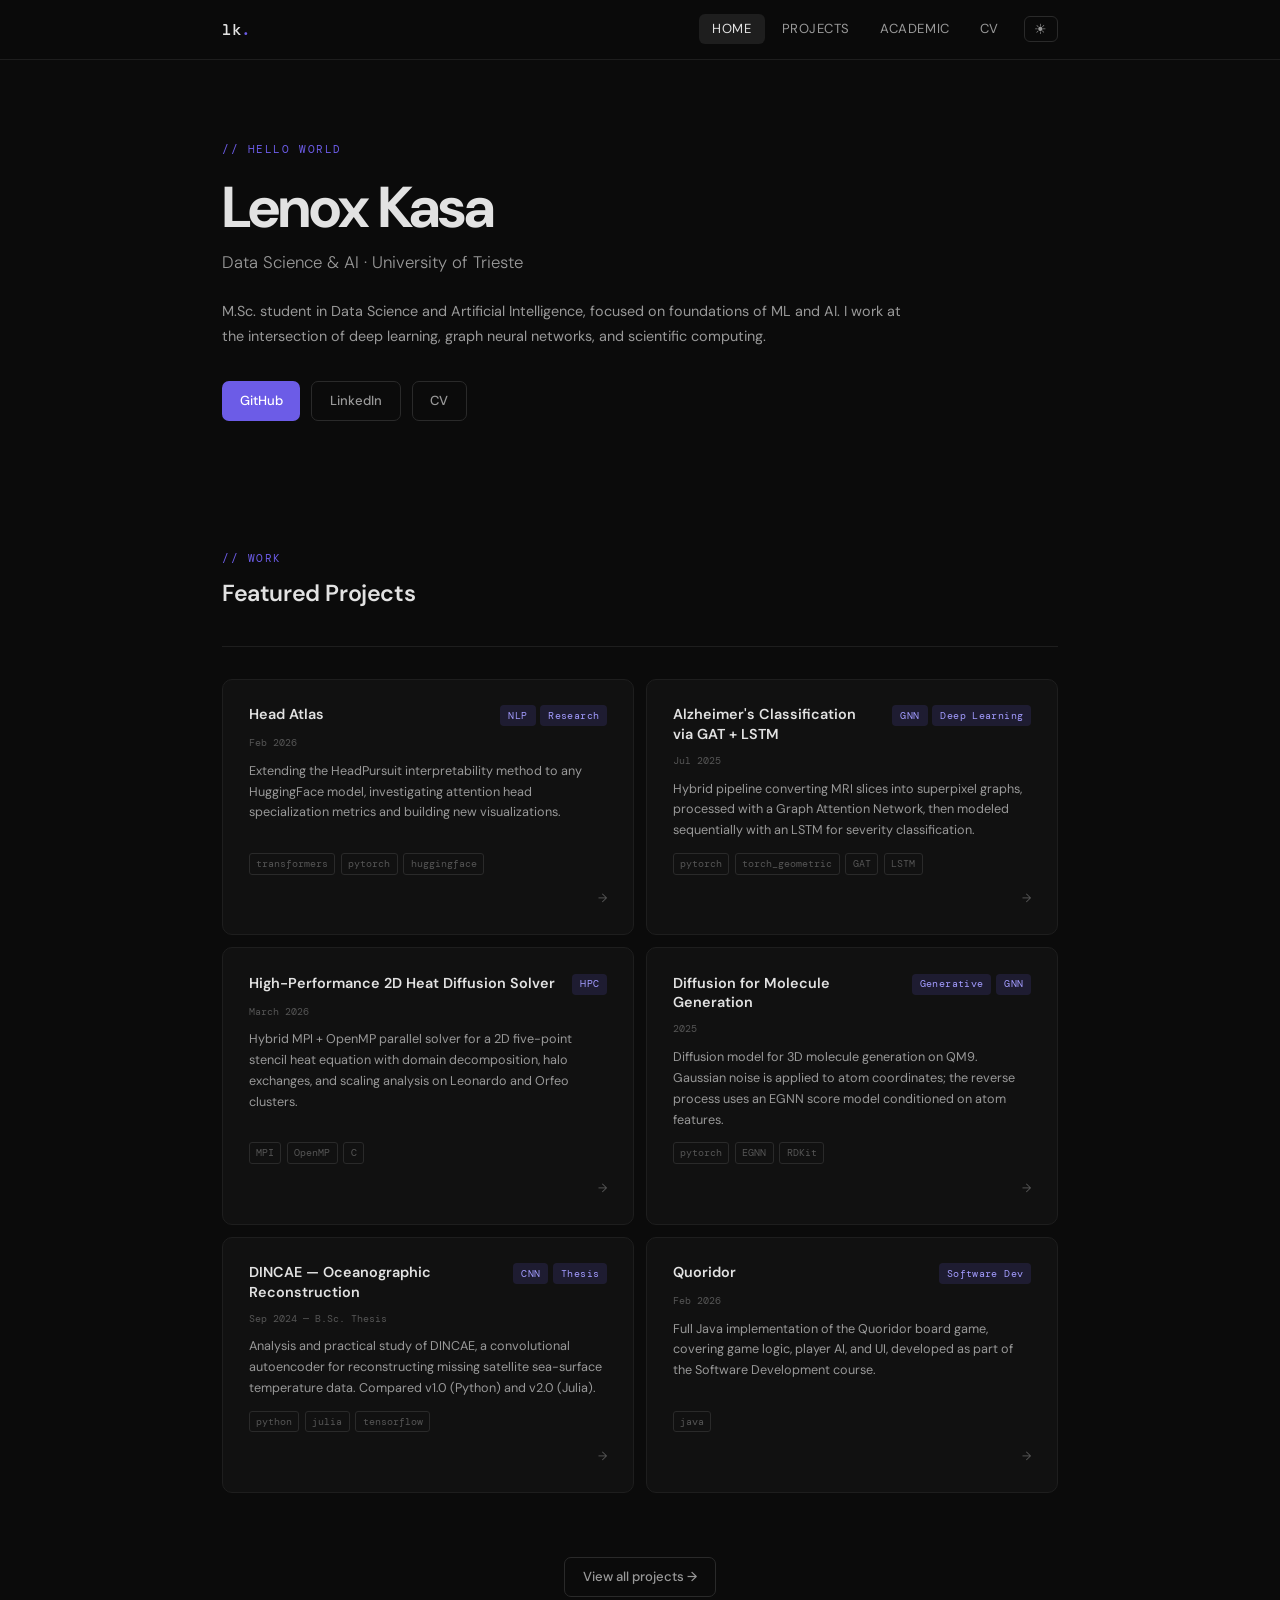
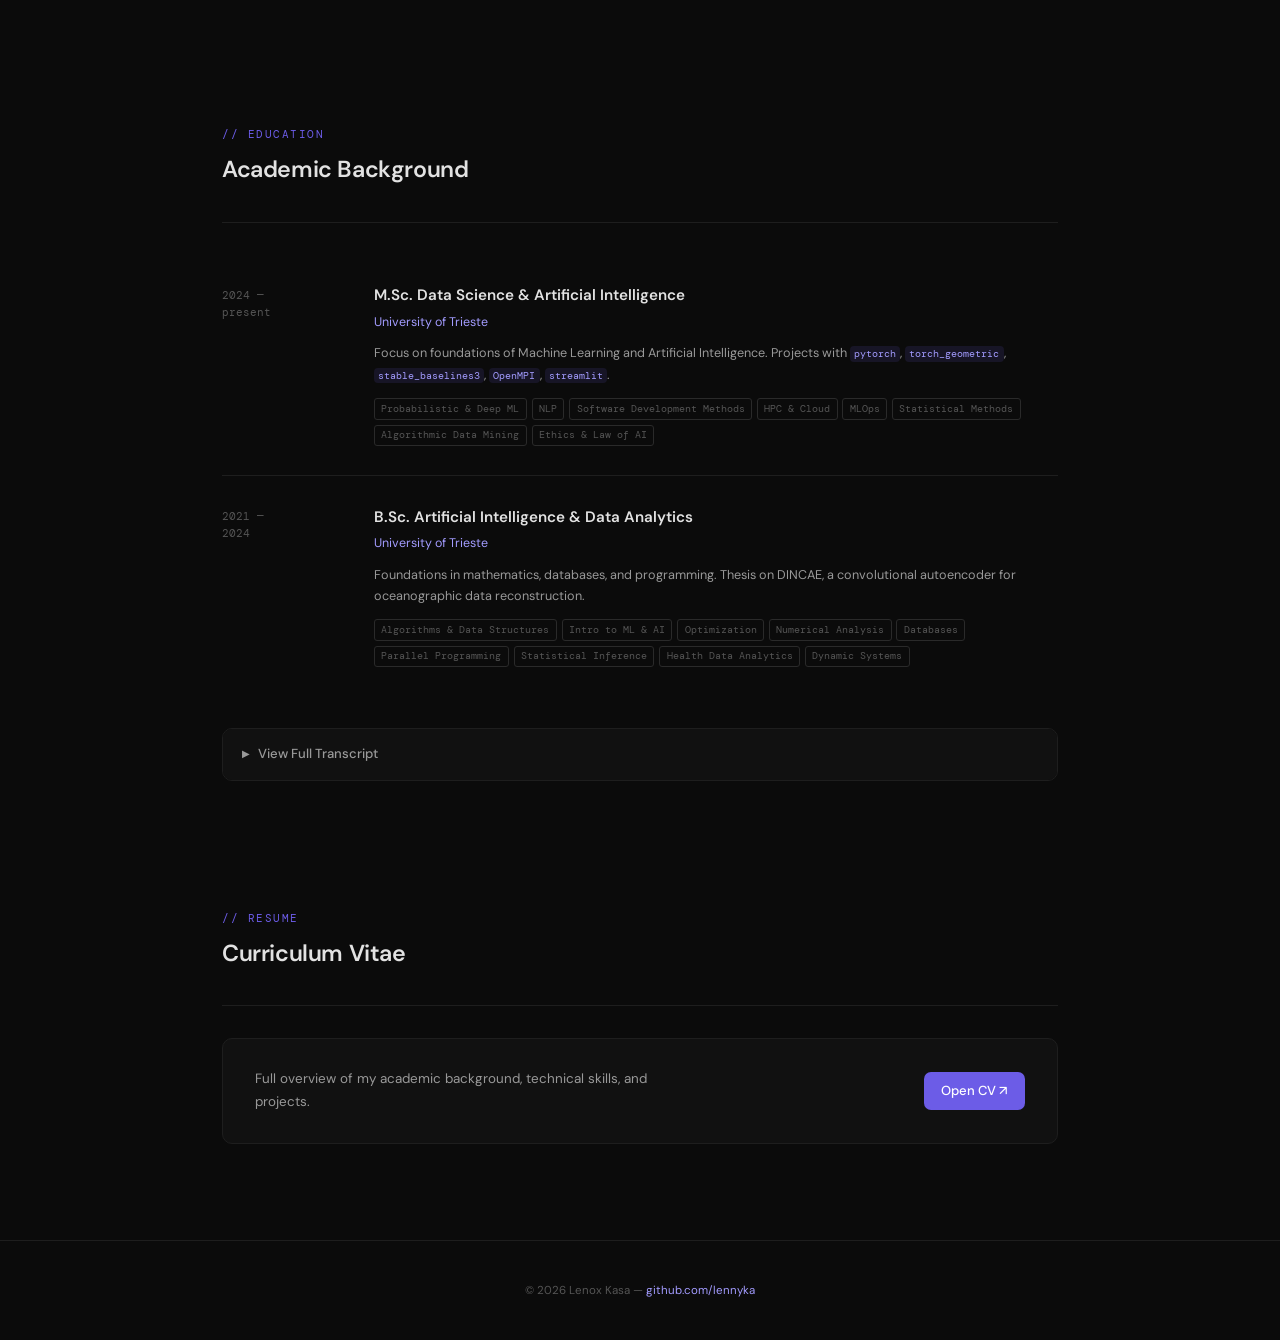
==== index.html @ 7d7c9af0 "responsive" ====
<!DOCTYPE html>
<html lang="en" data-theme="dark">
<head>
  <meta charset="UTF-8" />
  <meta name="viewport" content="width=device-width, initial-scale=1" />
  <title>Lenox Kasa</title>
  <link rel="stylesheet" href="style.css" />
</head>
<body>

<nav>
  <div class="nav-inner">
    <a href="index.html" class="nav-logo">lk<span>.</span></a>
    <ul class="nav-links">
      <li><a href="index.html" class="active">Home</a></li>
      <li><a href="projects/index.html">Projects</a></li>
      <li><a href="#academic">Academic</a></li>
      <li><a href="#cv">CV</a></li>
      <li><button class="theme-btn" onclick="toggleTheme()" title="Toggle theme">☀</button></li>
    </ul>
    <button class="nav-hamburger" id="hamburger" onclick="toggleMenu()" aria-label="Menu">
      <span></span><span></span><span></span>
    </button>
  </div>
</nav>

<div class="page">

  <!-- HERO -->
  <section class="hero">
    <p class="hero-tag">// hello world</p>
    <h1>Lenox Kasa</h1>
    <p class="hero-sub">Data Science &amp; AI &middot; University of Trieste</p>
    <p class="hero-desc">
      M.Sc. student in Data Science and Artificial Intelligence, focused on foundations of ML and AI.
      I work at the intersection of deep learning, graph neural networks, and scientific computing.
    </p>
    <div class="cta-links">
      <a href="https://github.com/lennyka" target="_blank" class="btn btn-primary">GitHub</a>
      <a href="https://www.linkedin.com/in/lenox-k/" target="_blank" class="btn btn-ghost">LinkedIn</a>
      <a href="#cv" class="btn btn-ghost">CV</a>
    </div>
  </section>

  <!-- FEATURED PROJECTS -->
  <section id="projects">
    <p class="section-eyebrow">// work</p>
    <h2 class="section-title">Featured Projects</h2>
    <hr class="section-divider" />

    <div class="projects-full-grid">

      <a href="projects/head-atlas.html" class="project-card-standalone">
        <div class="card-header">
          <h4>Head Atlas</h4>
          <div class="tag-row"><span class="tag">NLP</span><span class="tag">Research</span></div>
        </div>
        <p class="card-date">Feb 2026</p>
        <p class="card-desc">Extending the HeadPursuit interpretability method to any HuggingFace model, investigating attention head specialization metrics and building new visualizations.</p>
        <div class="chip-row">
          <span class="chip">transformers</span>
          <span class="chip">pytorch</span>
          <span class="chip">huggingface</span>
        </div>
        <span class="card-arrow">→</span>
      </a>

      <a href="projects/alzheimer.html" class="project-card-standalone">
        <div class="card-header">
          <h4>Alzheimer's Classification via GAT + LSTM</h4>
          <div class="tag-row"><span class="tag">GNN</span><span class="tag">Deep Learning</span></div>
        </div>
        <p class="card-date">Jul 2025</p>
        <p class="card-desc">Hybrid pipeline converting MRI slices into superpixel graphs, processed with a Graph Attention Network, then modeled sequentially with an LSTM for severity classification.</p>
        <div class="chip-row">
          <span class="chip">pytorch</span>
          <span class="chip">torch_geometric</span>
          <span class="chip">GAT</span>
          <span class="chip">LSTM</span>
        </div>
        <span class="card-arrow">→</span>
      </a>

      <a href="projects/hpc.html" class="project-card-standalone">
        <div class="card-header">
          <h4>High-Performance 2D Heat Diffusion Solver</h4>
          <div class="tag-row"><span class="tag">HPC</span></div>
        </div>
        <p class="card-date">March 2026</p>
        <p class="card-desc">Hybrid MPI + OpenMP parallel solver for a 2D five-point stencil heat equation with domain decomposition, halo exchanges, and scaling analysis on Leonardo and Orfeo clusters.</p>
        <div class="chip-row">
          <span class="chip">MPI</span>
          <span class="chip">OpenMP</span>
          <span class="chip">C</span>
        </div>
        <span class="card-arrow">→</span>
      </a>

      <a href="projects/diffusion.html" class="project-card-standalone">
        <div class="card-header">
          <h4>Diffusion for Molecule Generation</h4>
          <div class="tag-row"><span class="tag">Generative</span><span class="tag">GNN</span></div>
        </div>
        <p class="card-date">2025</p>
        <p class="card-desc">Diffusion model for 3D molecule generation on QM9. Gaussian noise is applied to atom coordinates; the reverse process uses an EGNN score model conditioned on atom features.</p>
        <div class="chip-row">
          <span class="chip">pytorch</span>
          <span class="chip">EGNN</span>
          <span class="chip">RDKit</span>
        </div>
        <span class="card-arrow">→</span>
      </a>

      <a href="projects/dincae.html" class="project-card-standalone">
        <div class="card-header">
          <h4>DINCAE — Oceanographic Reconstruction</h4>
          <div class="tag-row"><span class="tag">CNN</span><span class="tag">Thesis</span></div>
        </div>
        <p class="card-date">Sep 2024 &mdash; B.Sc. Thesis</p>
        <p class="card-desc">Analysis and practical study of DINCAE, a convolutional autoencoder for reconstructing missing satellite sea-surface temperature data. Compared v1.0 (Python) and v2.0 (Julia).</p>
        <div class="chip-row">
          <span class="chip">python</span>
          <span class="chip">julia</span>
          <span class="chip">tensorflow</span>
        </div>
        <span class="card-arrow">→</span>
      </a>

      <a href="projects/quoridor.html" class="project-card-standalone">
        <div class="card-header">
          <h4>Quoridor</h4>
          <div class="tag-row"><span class="tag">Software Dev</span></div>
        </div>
        <p class="card-date">Feb 2026</p>
        <p class="card-desc">Full Java implementation of the Quoridor board game, covering game logic, player AI, and UI, developed as part of the Software Development course.</p>
        <div class="chip-row">
          <span class="chip">java</span>
        </div>
        <span class="card-arrow">→</span>
      </a>

    </div>

    <div style="text-align:center;margin-top:1.8rem">
      <a href="projects/index.html" class="btn btn-ghost">View all projects →</a>
    </div>
  </section>

  <!-- ACADEMIC -->
  <section id="academic">
    <p class="section-eyebrow">// education</p>
    <h2 class="section-title">Academic Background</h2>
    <hr class="section-divider" />

    <div class="timeline">

      <div class="timeline-item">
        <div class="timeline-year">2024 &mdash;<br>present</div>
        <div class="timeline-content">
          <h3>M.Sc. Data Science &amp; Artificial Intelligence</h3>
          <p class="inst">University of Trieste</p>
          <p>Focus on foundations of Machine Learning and Artificial Intelligence. Projects with <code>pytorch</code>, <code>torch_geometric</code>, <code>stable_baselines3</code>, <code>OpenMPI</code>, <code>streamlit</code>.</p>
          <div class="course-chips">
            <span class="chip">Probabilistic &amp; Deep ML</span>
            <span class="chip">NLP</span>
            <span class="chip">Software Development Methods</span>
            <span class="chip">HPC &amp; Cloud</span>
            <span class="chip">MLOps</span>
            <span class="chip">Statistical Methods</span>
            <span class="chip">Algorithmic Data Mining</span>
            <span class="chip">Ethics &amp; Law of AI</span>
          </div>
        </div>
      </div>

      <div class="timeline-item">
        <div class="timeline-year">2021 &mdash;<br>2024</div>
        <div class="timeline-content">
          <h3>B.Sc. Artificial Intelligence &amp; Data Analytics</h3>
          <p class="inst">University of Trieste</p>
          <p>Foundations in mathematics, databases, and programming. Thesis on DINCAE, a convolutional autoencoder for oceanographic data reconstruction.</p>
          <div class="course-chips">
            <span class="chip">Algorithms &amp; Data Structures</span>
            <span class="chip">Intro to ML &amp; AI</span>
            <span class="chip">Optimization</span>
            <span class="chip">Numerical Analysis</span>
            <span class="chip">Databases</span>
            <span class="chip">Parallel Programming</span>
            <span class="chip">Statistical Inference</span>
            <span class="chip">Health Data Analytics</span>
            <span class="chip">Dynamic Systems</span>
          </div>
        </div>
      </div>

    </div>

    <details class="transcript-accordion">
      <summary>View Full Transcript</summary>
      <div class="transcript-grid">
        <div class="transcript-col">
          <h4>M.Sc. Courses</h4>
          <ul>
            <li>Natural Language Processing</li>
            <li>Probabilistic and Deep Machine Learning</li>
            <li>Software Development Methods</li>
            <li>High Performance and Cloud Computing</li>
            <li>Simulation Intelligence and Learning for Autonomous Systems</li>
            <li>Statistical Methods</li>
            <li>Machine Learning Operations</li>
            <li>Algorithmic Data Mining</li>
            <li>Ethics and Law of Data and Artificial Intelligence</li>
          </ul>
        </div>
        <div class="transcript-col">
          <h4>B.Sc. Courses</h4>
          <ul>
            <li>Statistical Physics and Information Theory</li>
            <li>Statistical Inference</li>
            <li>Optimization Algorithms</li>
            <li>Dynamic Systems</li>
            <li>Numerical Analysis</li>
            <li>Algorithms and Data Structures</li>
            <li>Statistical Models</li>
            <li>Intro to Machine Learning</li>
            <li>Intro to Artificial Intelligence</li>
            <li>Health Data Analytics</li>
            <li>Computability, Complexity &amp; Logic</li>
            <li>Methods and Mathematical Models for AI</li>
            <li>Databases and Data Analytics</li>
            <li>Advanced and Parallel Programming</li>
            <li>Programming and Computer Architectures</li>
            <li>Probability Theory</li>
            <li>Mathematical Analysis 1 &amp; 2</li>
            <li>Intro to Physics</li>
            <li>Geometry</li>
            <li>Ethical, Social and Legal Aspects of AI</li>
          </ul>
        </div>
      </div>
    </details>

  </section>

  <!-- CV -->
  <section id="cv">
    <p class="section-eyebrow">// resume</p>
    <h2 class="section-title">Curriculum Vitae</h2>
    <hr class="section-divider" />
    <div class="cv-block">
      <p>Full overview of my academic background, technical skills, and projects.</p>
      <a href="cv.pdf" target="_blank" rel="noopener" class="btn btn-primary">Open CV ↗</a>
    </div>
  </section>

</div>

<footer>
  <p>&copy; 2026 Lenox Kasa &mdash; <a href="https://github.com/lennyka">github.com/lennyka</a></p>
</footer>

<script>
  // Theme
  function toggleTheme() {
    const html = document.documentElement;
    const next = html.getAttribute('data-theme') === 'dark' ? 'light' : 'dark';
    html.setAttribute('data-theme', next);
    const icon = next === 'dark' ? '☀' : '☾';
    document.querySelectorAll('.theme-btn').forEach(b => b.textContent = icon);
    localStorage.setItem('theme', next);
  }
  // Hamburger
  function toggleMenu() {
    const links = document.querySelector('.nav-links');
    const btn = document.getElementById('hamburger');
    links.classList.toggle('open');
    btn.classList.toggle('open');
  }
  // Close menu when a link is clicked
  document.addEventListener('DOMContentLoaded', () => {
    document.querySelectorAll('.nav-links a').forEach(a => {
      a.addEventListener('click', () => {
        document.querySelector('.nav-links').classList.remove('open');
        document.getElementById('hamburger').classList.remove('open');
      });
    });
    // Restore theme
    const saved = localStorage.getItem('theme');
    if (saved) {
      document.documentElement.setAttribute('data-theme', saved);
      const icon = saved === 'dark' ? '☀' : '☾';
      document.querySelectorAll('.theme-btn').forEach(b => b.textContent = icon);
    }
  });
</script>
</body>
</html>
---- style.css ----
/* ============================================================
   LENOX KASA — style.css
   ============================================================ */

/* ---------- FONTS ---------- */
@import url('https://fonts.googleapis.com/css2?family=DM+Sans:wght@300;400;500;600;700&family=DM+Mono:wght@400;500&display=swap');

/* ---------- RESET ---------- */
*, *::before, *::after { box-sizing: border-box; margin: 0; padding: 0; }
html { scroll-behavior: smooth; }

/* ---------- THEME VARIABLES ---------- */
:root {
  --bg:       #0b0b0b;
  --bg2:      #111111;
  --bg3:      #181818;
  --border:   #1e1e1e;
  --border2:  #2a2a2a;
  --text:     #e2e2e2;
  --text2:    #999;
  --text3:    #555;
  --accent:   #6c5ce7;
  --accent2:  #a29bfe;
  --accent3:  #74b9ff;
  --sans: 'DM Sans', sans-serif;
  --mono: 'DM Mono', monospace;
  --radius: 10px;
  --nav-h: 60px;
}

[data-theme="light"] {
  --bg:       #f5f5f3;
  --bg2:      #ffffff;
  --bg3:      #eeeeec;
  --border:   #e0e0de;
  --border2:  #ccccca;
  --text:     #111111;
  --text2:    #555555;
  --text3:    #999999;
  --accent:   #5b4bd8;
  --accent2:  #7c6af5;
  --accent3:  #2d6fe8;
}

/* ---------- BASE ---------- */
body {
  background: var(--bg);
  color: var(--text);
  font-family: var(--sans);
  font-size: 15px;
  line-height: 1.7;
  transition: background 0.3s, color 0.3s;
}
a { color: inherit; text-decoration: none; }
code {
  font-family: var(--mono);
  font-size: 0.82em;
  color: var(--accent2);
  background: color-mix(in srgb, var(--accent) 12%, transparent);
  padding: 0.1em 0.4em;
  border-radius: 4px;
}

/* ---------- NAV ---------- */
nav {
  position: fixed; top: 0; left: 0; right: 0; z-index: 200;
  height: var(--nav-h);
  display: flex; align-items: center;
  background: color-mix(in srgb, var(--bg) 85%, transparent);
  backdrop-filter: blur(18px);
  border-bottom: 1px solid var(--border);
}
.nav-inner {
  max-width: 900px;
  margin: 0 auto;
  width: 100%;
  padding: 0 2rem;
  display: flex;
  align-items: center;
  justify-content: space-between;
}
.nav-logo {
  font-family: var(--mono);
  font-size: 1rem;
  font-weight: 500;
  color: var(--text);
  letter-spacing: -0.3px;
}
.nav-logo span { color: var(--accent); }
.nav-links {
  display: flex;
  align-items: center;
  gap: 0.2rem;
  list-style: none;
}
.nav-links a {
  color: var(--text2);
  font-size: 0.82rem;
  letter-spacing: 0.04em;
  text-transform: uppercase;
  padding: 0.4rem 0.85rem;
  border-radius: 6px;
  transition: color 0.2s, background 0.2s;
}
.nav-links a:hover, .nav-links a.active {
  color: var(--text);
  background: var(--border);
}

/* Theme toggle button */
.theme-btn {
  background: none;
  border: 1px solid var(--border2);
  border-radius: 6px;
  color: var(--text2);
  cursor: pointer;
  font-size: 0.9rem;
  padding: 0.3rem 0.6rem;
  margin-left: 0.5rem;
  transition: color 0.2s, border-color 0.2s, background 0.2s;
  line-height: 1;
}
.theme-btn:hover { color: var(--text); border-color: var(--border2); background: var(--border); }

/* Hamburger button — hidden on desktop */
.nav-hamburger {
  display: none;
  flex-direction: column;
  justify-content: center;
  gap: 5px;
  background: none;
  border: none;
  cursor: pointer;
  padding: 0.3rem;
  margin-left: 0.5rem;
  z-index: 210;
}
.nav-hamburger span {
  display: block;
  width: 22px;
  height: 2px;
  background: var(--text2);
  border-radius: 2px;
  transition: transform 0.25s, opacity 0.25s, background 0.2s;
  transform-origin: center;
}
.nav-hamburger:hover span { background: var(--text); }

/* Animated X state */
.nav-hamburger.open span:nth-child(1) { transform: translateY(7px) rotate(45deg); }
.nav-hamburger.open span:nth-child(2) { opacity: 0; transform: scaleX(0); }
.nav-hamburger.open span:nth-child(3) { transform: translateY(-7px) rotate(-45deg); }

/* ---------- PAGE WRAPPER ---------- */
.page {
  max-width: 900px;
  margin: 0 auto;
  padding: 0 2rem;
}

/* ---------- SECTIONS ---------- */
section {
  padding: 5rem 0 3rem;
}
section:first-of-type { padding-top: calc(var(--nav-h) + 5rem); }

.section-eyebrow {
  font-family: var(--mono);
  font-size: 0.68rem;
  color: var(--accent);
  letter-spacing: 0.14em;
  text-transform: uppercase;
  margin-bottom: 0.4rem;
}
h2.section-title {
  font-size: 1.45rem;
  font-weight: 600;
  letter-spacing: -0.4px;
  margin-bottom: 2rem;
}
.section-divider {
  border: none;
  border-top: 1px solid var(--border);
  margin: 0 0 2rem;
}

/* ---------- HERO ---------- */
.hero-tag {
  font-family: var(--mono);
  font-size: 0.7rem;
  color: var(--accent);
  letter-spacing: 0.14em;
  text-transform: uppercase;
  margin-bottom: 1.2rem;
}
.hero h1 {
  font-size: clamp(2.4rem, 5vw, 3.6rem);
  font-weight: 700;
  letter-spacing: -2px;
  line-height: 1.04;
  margin-bottom: 0.6rem;
}
.hero-sub {
  font-size: 1.05rem;
  color: var(--text2);
  font-weight: 300;
  margin-bottom: 1.4rem;
}
.hero-desc {
  color: var(--text2);
  max-width: 700px;
  font-size: 0.9rem;
  margin-bottom: 2rem;
  line-height: 1.75;
}
.cta-links { display: flex; gap: 0.7rem; flex-wrap: wrap; }
.btn {
  display: inline-flex; align-items: center; gap: 0.4rem;
  padding: 0.5rem 1.1rem;
  border-radius: 7px;
  font-family: var(--sans);
  font-size: 0.82rem;
  font-weight: 500;
  cursor: pointer;
  transition: all 0.2s;
  border: none;
}
.btn-primary { background: var(--accent); color: #fff; }
.btn-primary:hover { background: var(--accent2); transform: translateY(-1px); }
.btn-ghost { border: 1px solid var(--border2); color: var(--text2); background: none; }
.btn-ghost:hover { border-color: var(--accent); color: var(--text); background: color-mix(in srgb, var(--accent) 8%, transparent); }

/* ---------- PROJECT GRID (home featured) ---------- */
.project-grid {
  display: grid;
  grid-template-columns: repeat(auto-fill, minmax(380px, 1fr));
  gap: 1px;
  background: var(--border);
  border: 1px solid var(--border);
  border-radius: var(--radius);
  overflow: hidden;
}

/* ---------- PROJECT CARD ---------- */
.project-card {
  background: var(--bg2);
  padding: 1.6rem;
  display: flex;
  flex-direction: column;
  gap: 0.55rem;
  cursor: pointer;
  transition: background 0.2s, transform 0.2s;
  position: relative;
  text-decoration: none;
  color: inherit;
}
.project-card::after {
  content: '';
  position: absolute;
  inset: 0;
  border-radius: 0;
  box-shadow: inset 0 0 0 1px var(--accent);
  opacity: 0;
  transition: opacity 0.2s;
  pointer-events: none;
}
.project-card:hover { background: var(--bg3); transform: translateY(-2px); z-index: 1; }
.project-card:hover::after { opacity: 1; }

.card-header { display: flex; justify-content: space-between; align-items: flex-start; gap: 1rem; }
.card-header h4 { font-size: 0.9rem; font-weight: 600; line-height: 1.35; color: var(--text); }
.tag-row { display: flex; gap: 0.3rem; flex-wrap: wrap; flex-shrink: 0; }
.tag {
  font-family: var(--mono);
  font-size: 0.6rem;
  padding: 0.15rem 0.5rem;
  border-radius: 4px;
  background: color-mix(in srgb, var(--accent) 15%, transparent);
  color: var(--accent2);
  letter-spacing: 0.04em;
  white-space: nowrap;
}
.card-date { font-family: var(--mono); font-size: 0.62rem; color: var(--text3); }
.card-desc { font-size: 0.79rem; color: var(--text2); line-height: 1.65; flex: 1; }
.chip-row { display: flex; gap: 0.35rem; flex-wrap: wrap; margin-top: 0.2rem; }
.chip {
  font-family: var(--mono);
  font-size: 0.6rem;
  padding: 0.1rem 0.4rem;
  border-radius: 3px;
  border: 1px solid var(--border2);
  color: var(--text3);
}
.card-arrow {
  font-size: 0.75rem;
  color: var(--text3);
  transition: color 0.2s, transform 0.2s;
  align-self: flex-end;
  margin-top: 0.3rem;
}
.project-card:hover .card-arrow { color: var(--accent2); transform: translateX(3px); }

/* ---------- TIMELINE (academic) ---------- */
.timeline { display: flex; flex-direction: column; }
.timeline-item {
  display: grid;
  grid-template-columns: 120px 1fr;
  gap: 2rem;
  padding: 1.8rem 0;
  border-bottom: 1px solid var(--border);
}
.timeline-item:last-child { border-bottom: none; }
.timeline-year {
  font-family: var(--mono);
  font-size: 0.68rem;
  color: var(--text3);
  line-height: 1.6;
  padding-top: 0.2rem;
}
.timeline-content h3 { font-size: 0.95rem; font-weight: 600; margin-bottom: 0.15rem; }
.timeline-content .inst { font-size: 0.78rem; color: var(--accent2); margin-bottom: 0.6rem; }
.timeline-content p { font-size: 0.79rem; color: var(--text2); }
.course-chips { display: flex; flex-wrap: wrap; gap: 0.3rem; margin-top: 0.8rem; }

/* ---------- TRANSCRIPT ACCORDION ---------- */
.transcript-accordion {
  margin-top: 2rem;
  border: 1px solid var(--border);
  border-radius: var(--radius);
  overflow: hidden;
}
.transcript-accordion summary {
  padding: 0.9rem 1.2rem;
  font-size: 0.82rem;
  font-weight: 500;
  color: var(--text2);
  cursor: pointer;
  list-style: none;
  display: flex;
  align-items: center;
  gap: 0.5rem;
  background: var(--bg2);
  transition: background 0.2s, color 0.2s;
}
.transcript-accordion summary:hover { background: var(--bg3); color: var(--text); }
.transcript-accordion summary::before { content: '▶'; font-size: 0.6rem; transition: transform 0.2s; }
.transcript-accordion[open] summary::before { transform: rotate(90deg); }
.transcript-grid {
  display: grid;
  grid-template-columns: 1fr 1fr;
  gap: 0;
  background: var(--border);
}
.transcript-col {
  background: var(--bg2);
  padding: 1.4rem 1.4rem 1.6rem;
}
.transcript-col h4 {
  font-size: 0.72rem;
  font-weight: 600;
  letter-spacing: 0.08em;
  text-transform: uppercase;
  color: var(--text3);
  margin-bottom: 0.8rem;
}
.transcript-col ul { list-style: none; }
.transcript-col li {
  font-size: 0.78rem;
  color: var(--text2);
  padding: 0.45rem 0;
  border-bottom: 1px dashed var(--border);
}
.transcript-col li:last-child { border-bottom: none; }

/* ---------- CV BLOCK ---------- */
.cv-block {
  border: 1px solid var(--border);
  border-radius: var(--radius);
  padding: 1.8rem 2rem;
  display: flex;
  justify-content: space-between;
  align-items: center;
  gap: 1.5rem;
  flex-wrap: wrap;
  background: var(--bg2);
}
.cv-block p { font-size: 0.84rem; color: var(--text2); max-width: 420px; }

/* ---------- FOOTER ---------- */
footer {
  text-align: center;
  padding: 2.5rem 2rem;
  font-size: 0.72rem;
  color: var(--text3);
  border-top: 1px solid var(--border);
  margin-top: 3rem;
}
footer a { color: var(--accent2); transition: color 0.2s; }
footer a:hover { color: var(--accent); }

/* ---------- PROJECTS PAGE ---------- */
.projects-header { padding: calc(var(--nav-h) + 3.5rem) 0 2rem; }
.projects-header h1 { font-size: 2rem; font-weight: 700; letter-spacing: -1px; margin-bottom: 0.5rem; }
.projects-header p { font-size: 0.88rem; color: var(--text2); }

.filter-bar {
  display: flex;
  gap: 0.4rem;
  flex-wrap: wrap;
  margin-bottom: 2rem;
}
.filter-btn {
  font-family: var(--mono);
  font-size: 0.68rem;
  padding: 0.3rem 0.8rem;
  border-radius: 20px;
  border: 1px solid var(--border2);
  background: none;
  color: var(--text2);
  cursor: pointer;
  transition: all 0.2s;
  letter-spacing: 0.04em;
}
.filter-btn:hover, .filter-btn.active {
  background: var(--accent);
  color: #fff;
  border-color: var(--accent);
}

.projects-full-grid {
  display: grid;
  grid-template-columns: repeat(auto-fill, minmax(360px, 1fr));
  gap: 12px;
  margin-bottom: 4rem;
}
/* standalone card (not in border-grid) */
.project-card-standalone {
  background: var(--bg2);
  border: 1px solid var(--border);
  border-radius: var(--radius);
  padding: 1.6rem;
  display: flex;
  flex-direction: column;
  gap: 0.55rem;
  cursor: pointer;
  text-decoration: none;
  color: inherit;
  transition: background 0.2s, transform 0.2s, border-color 0.2s, box-shadow 0.2s;
}
.project-card-standalone:hover {
  background: var(--bg3);
  border-color: var(--accent);
  transform: translateY(-3px);
  box-shadow: 0 8px 32px color-mix(in srgb, var(--accent) 12%, transparent);
}
.project-card-standalone:hover .card-arrow { color: var(--accent2); transform: translateX(3px); }

/* ---------- PROJECT DETAIL PAGE ---------- */
.project-detail { padding: calc(var(--nav-h) + 3rem) 0 5rem; }
.project-detail .back-link {
  font-family: var(--mono);
  font-size: 0.72rem;
  color: var(--text3);
  display: inline-flex;
  align-items: center;
  gap: 0.4rem;
  margin-bottom: 2.5rem;
  transition: color 0.2s;
}
.project-detail .back-link:hover { color: var(--text); }
.project-detail h1 { font-size: clamp(1.6rem, 3.5vw, 2.4rem); font-weight: 700; letter-spacing: -1px; margin-bottom: 0.8rem; line-height: 1.2; }
.project-meta {
  display: flex;
  flex-wrap: wrap;
  gap: 0.8rem;
  align-items: center;
  margin-bottom: 2.5rem;
  padding-bottom: 2rem;
  border-bottom: 1px solid var(--border);
}
.project-meta .tag { font-size: 0.7rem; }
.project-meta .chip { font-size: 0.68rem; }
.meta-date { font-family: var(--mono); font-size: 0.68rem; color: var(--text3); }

.project-body { max-width: 680px; }
.project-body h2 {
  font-size: 1.05rem;
  font-weight: 600;
  margin: 2rem 0 0.8rem;
  color: var(--text);
}
.project-body h2:first-child { margin-top: 0; }
.project-body p {
  font-size: 0.875rem;
  color: var(--text2);
  line-height: 1.8;
  margin-bottom: 1rem;
}
.project-body ul {
  margin: 0.5rem 0 1rem 1.2rem;
}
.project-body ul li {
  font-size: 0.875rem;
  color: var(--text2);
  line-height: 1.75;
  margin-bottom: 0.3rem;
}
.project-body strong { color: var(--text); font-weight: 600; }

.project-sidebar {
  position: sticky;
  top: calc(var(--nav-h) + 2rem);
  align-self: flex-start;
  background: var(--bg2);
  border: 1px solid var(--border);
  border-radius: var(--radius);
  padding: 1.4rem;
}
.project-sidebar h3 {
  font-family: var(--mono);
  font-size: 0.65rem;
  text-transform: uppercase;
  letter-spacing: 0.1em;
  color: var(--text3);
  margin-bottom: 0.8rem;
}
.project-sidebar ul { list-style: none; }
.project-sidebar ul li {
  font-size: 0.78rem;
  color: var(--text2);
  padding: 0.3rem 0;
  border-bottom: 1px solid var(--border);
  display: flex;
  justify-content: space-between;
}
.project-sidebar ul li:last-child { border-bottom: none; }
.project-sidebar ul li span:first-child { color: var(--text3); }

.detail-layout {
  display: grid;
  grid-template-columns: 1fr 280px;
  gap: 3rem;
  align-items: start;
}

/* ---------- RESPONSIVE ---------- */
@media (max-width: 680px) {
  /* --- Layout --- */
  .timeline-item { grid-template-columns: 1fr; gap: 0.3rem; }
  .project-grid, .projects-full-grid { grid-template-columns: 1fr; }
  .transcript-grid { grid-template-columns: 1fr; }
  .detail-layout { grid-template-columns: 1fr; }
  .nav-inner { padding: 0 1rem; }
  .project-sidebar { position: static; }
  section { padding: 3.5rem 0 2rem; }
  section:first-of-type { padding-top: calc(var(--nav-h) + 3rem); }

  /* --- Responsive Nav --- */
  .nav-hamburger { display: flex; }

  /* Nav slides down from top when open */
  .nav-links {
    position: fixed;
    top: var(--nav-h);
    left: 0; right: 0;
    flex-direction: column;
    align-items: stretch;
    gap: 0;
    background: var(--bg2);
    border-bottom: 1px solid var(--border);
    padding: 0.5rem 1rem 1rem;
    /* hidden by default */
    transform: translateY(-110%);
    opacity: 0;
    pointer-events: none;
    transition: transform 0.28s cubic-bezier(0.4,0,0.2,1), opacity 0.28s;
    z-index: 190;
  }
  .nav-links.open {
    transform: translateY(0);
    opacity: 1;
    pointer-events: auto;
  }
  .nav-links li { width: 100%; }
  .nav-links a {
    display: block;
    padding: 0.7rem 0.6rem;
    font-size: 0.88rem;
    border-radius: 6px;
  }
  /* Theme button sits inside the mobile menu */
  .nav-links .theme-btn {
    width: 100%;
    text-align: left;
    margin: 0.3rem 0 0;
    padding: 0.7rem 0.6rem;
    border-radius: 6px;
    font-size: 0.88rem;
  }
}
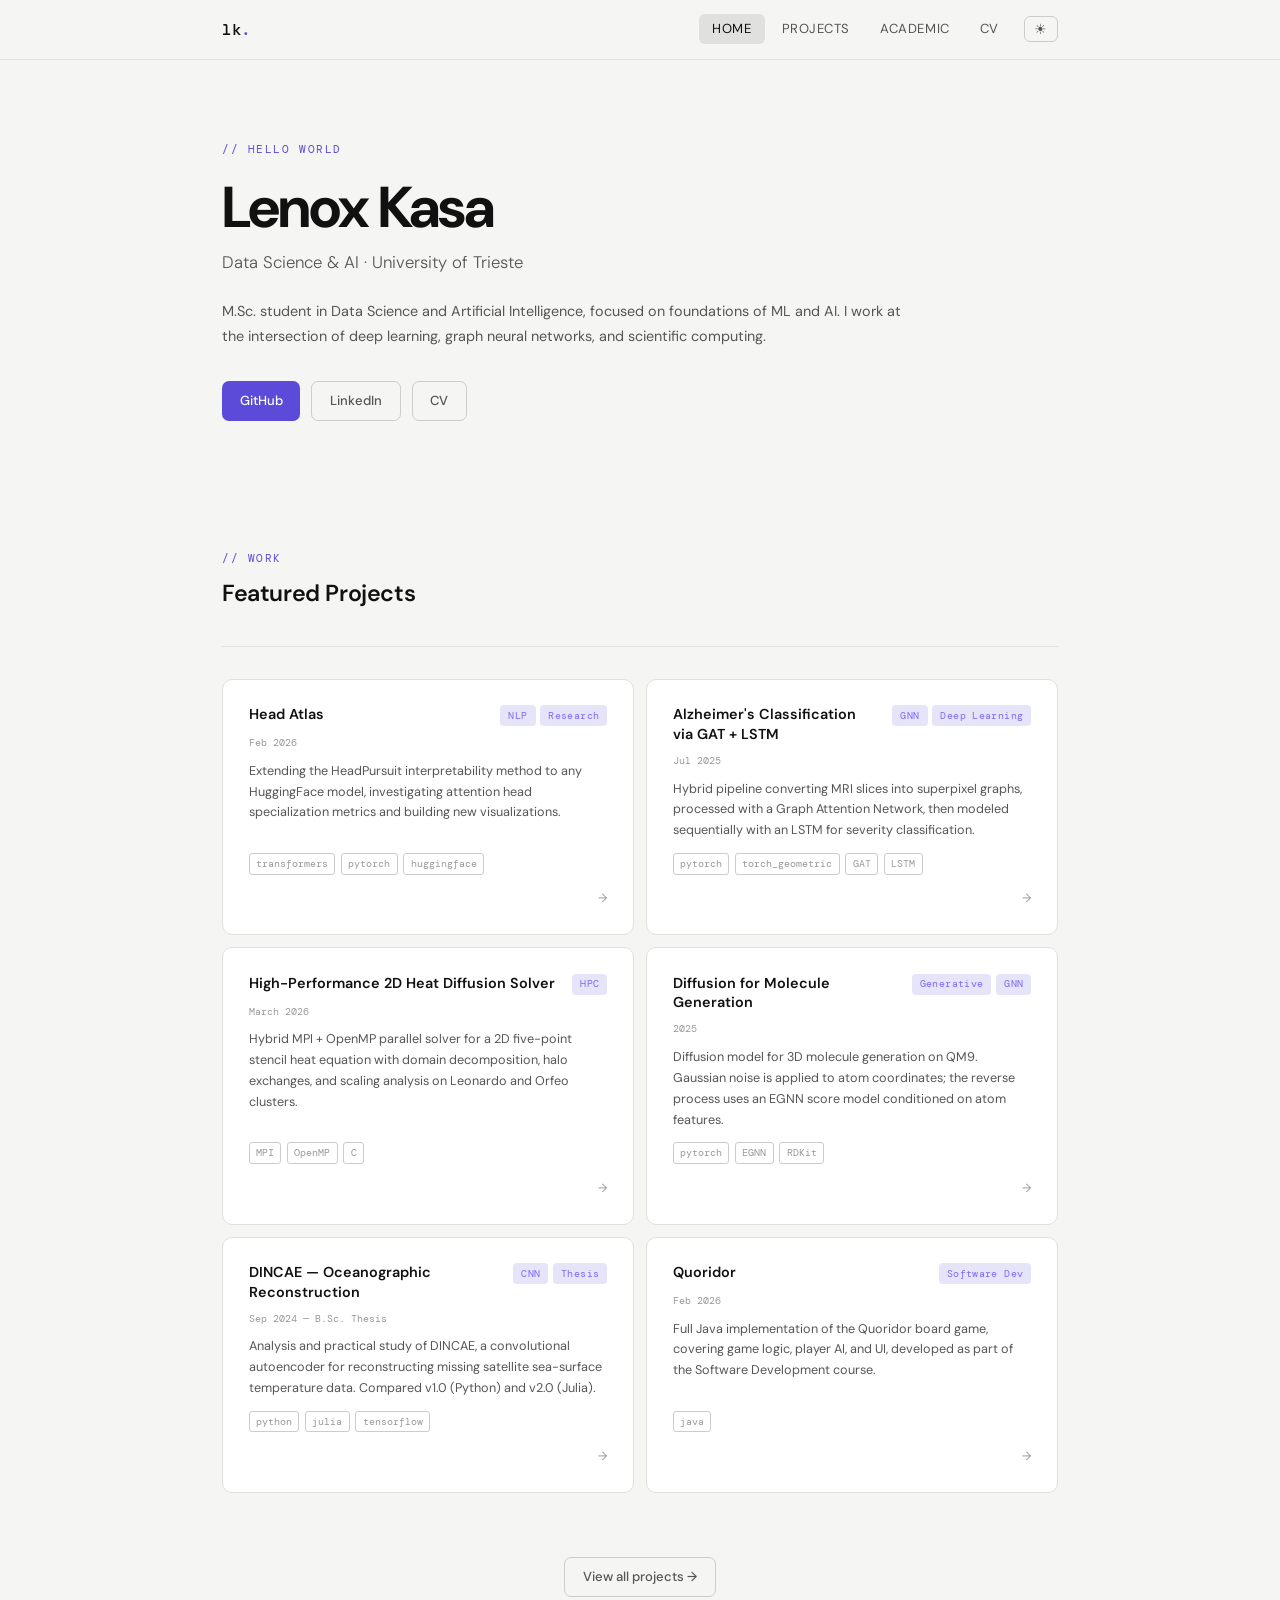
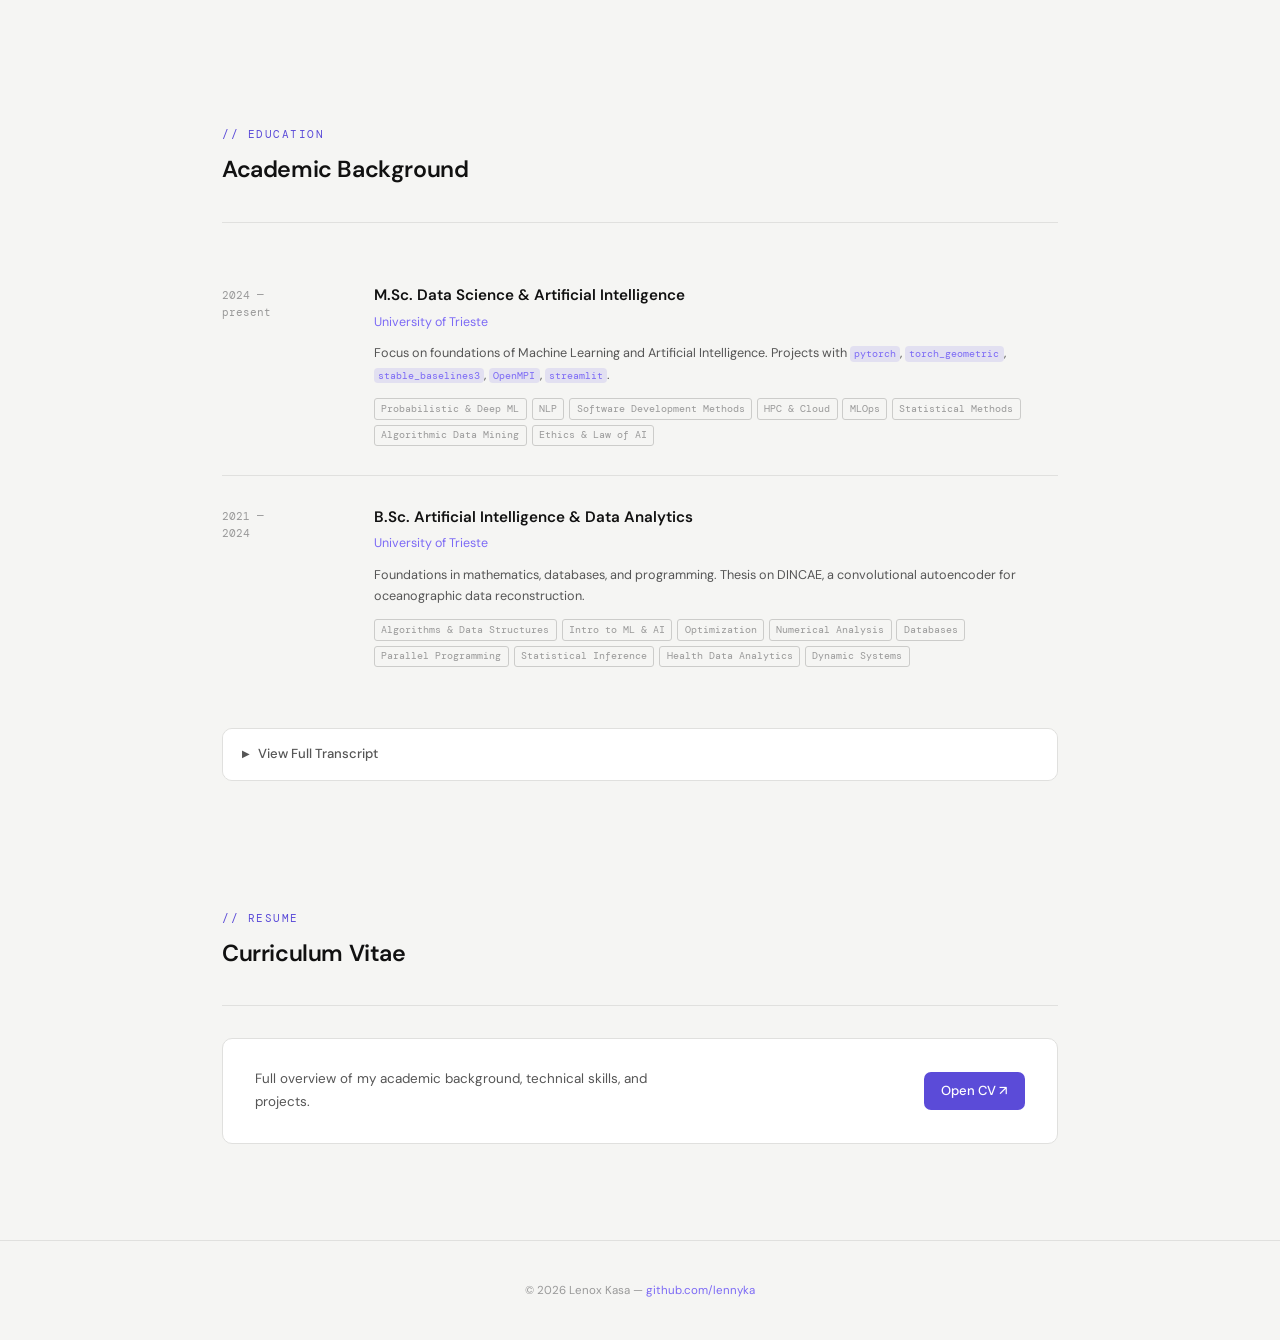
==== commit 7d23844f: "some changes" ====
--- a/index.html
+++ b/index.html
@@ -249,7 +249,7 @@
     <hr class="section-divider" />
     <div class="cv-block">
       <p>Full overview of my academic background, technical skills, and projects.</p>
-      <a href="cv.pdf" target="_blank" rel="noopener" class="btn btn-primary">Open CV ↗</a>
+      <a href="cv/cv.pdf" target="_blank" rel="noopener" class="btn btn-primary">Open CV ↗</a>
     </div>
   </section>
 
@@ -266,7 +266,7 @@
     const next = html.getAttribute('data-theme') === 'dark' ? 'light' : 'dark';
     html.setAttribute('data-theme', next);
     const icon = next === 'dark' ? '☀' : '☾';
-    document.querySelectorAll('.theme-btn').forEach(b => b.textContent = icon);
+    document.querySelectorAll('.theme-btn, .theme-fab').forEach(b => b.textContent = icon);
     localStorage.setItem('theme', next);
   }
   // Hamburger
@@ -286,12 +286,15 @@
     });
     // Restore theme
     const saved = localStorage.getItem('theme');
-    if (saved) {
-      document.documentElement.setAttribute('data-theme', saved);
-      const icon = saved === 'dark' ? '☀' : '☾';
-      document.querySelectorAll('.theme-btn').forEach(b => b.textContent = icon);
-    }
+    const theme = saved || (window.matchMedia('(prefers-color-scheme: dark)').matches ? 'dark' : 'light');
+    document.documentElement.setAttribute('data-theme', theme);
+    document.addEventListener('DOMContentLoaded', () => {
+      const icon = theme === 'dark' ? '☀' : '☾';
+      document.querySelectorAll('.theme-btn, .theme-fab').forEach(b => b.textContent = icon);
+    });
   });
 </script>
+
+<button class="theme-fab" id="theme-fab" onclick="toggleTheme()" aria-label="Toggle theme">☀</button>
 </body>
-</html>
+</html>
--- a/style.css
+++ b/style.css
@@ -92,6 +92,15 @@
   align-items: center;
   gap: 0.2rem;
   list-style: none;
+  /* Explicit desktop resets so mobile overrides don't leak up */
+  position: static;
+  transform: none;
+  opacity: 1;
+  pointer-events: auto;
+  background: none;
+  border: none;
+  padding: 0;
+  flex-direction: row;
 }
 .nav-links a {
   color: var(--text2);
@@ -541,6 +550,11 @@
   grid-template-columns: 1fr 280px;
   gap: 3rem;
   align-items: start;
+}
+
+/* ---------- FLOATING THEME BUTTON (mobile only) ---------- */
+.theme-fab {
+  display: none; /* hidden on desktop */
 }
 
 /* ---------- RESPONSIVE ---------- */
@@ -597,4 +611,35 @@
     border-radius: 6px;
     font-size: 0.88rem;
   }
+
+  /* Hide the nav theme-btn on mobile — replaced by FAB */
+  .nav-links > li:last-child { display: none; }
+
+  /* Floating theme button */
+  .theme-fab {
+    display: flex;
+    align-items: center;
+    justify-content: center;
+    position: fixed;
+    bottom: 1.5rem;
+    right: 1.5rem;
+    z-index: 300;
+    width: 46px;
+    height: 46px;
+    border-radius: 50%;
+    background: var(--bg2);
+    border: 1px solid var(--border2);
+    color: var(--text2);
+    font-size: 1.1rem;
+    cursor: pointer;
+    box-shadow: 0 4px 20px rgba(0,0,0,0.35);
+    transition: background 0.2s, color 0.2s, transform 0.2s, box-shadow 0.2s;
+  }
+  .theme-fab:hover {
+    background: var(--bg3);
+    color: var(--text);
+    transform: scale(1.08);
+    box-shadow: 0 6px 28px rgba(0,0,0,0.45);
+  }
+  .theme-fab:active { transform: scale(0.95); }
 }
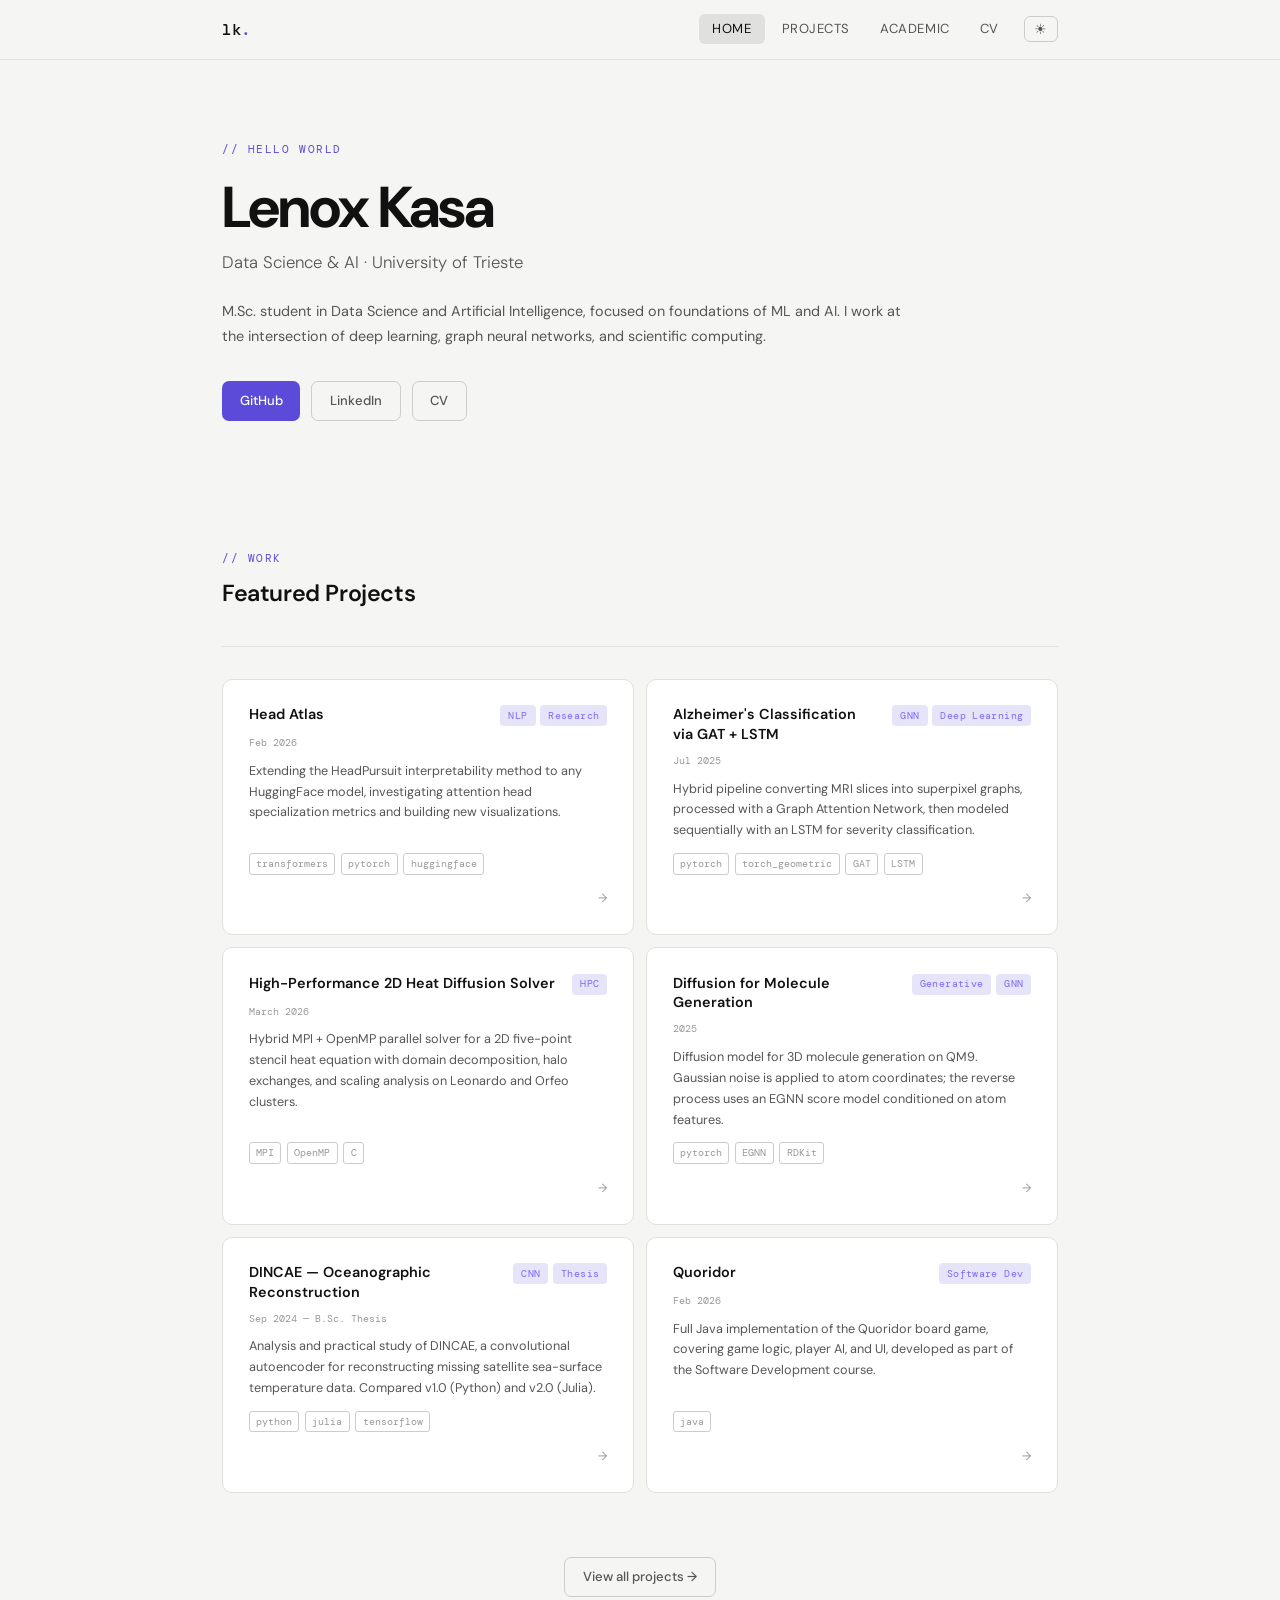
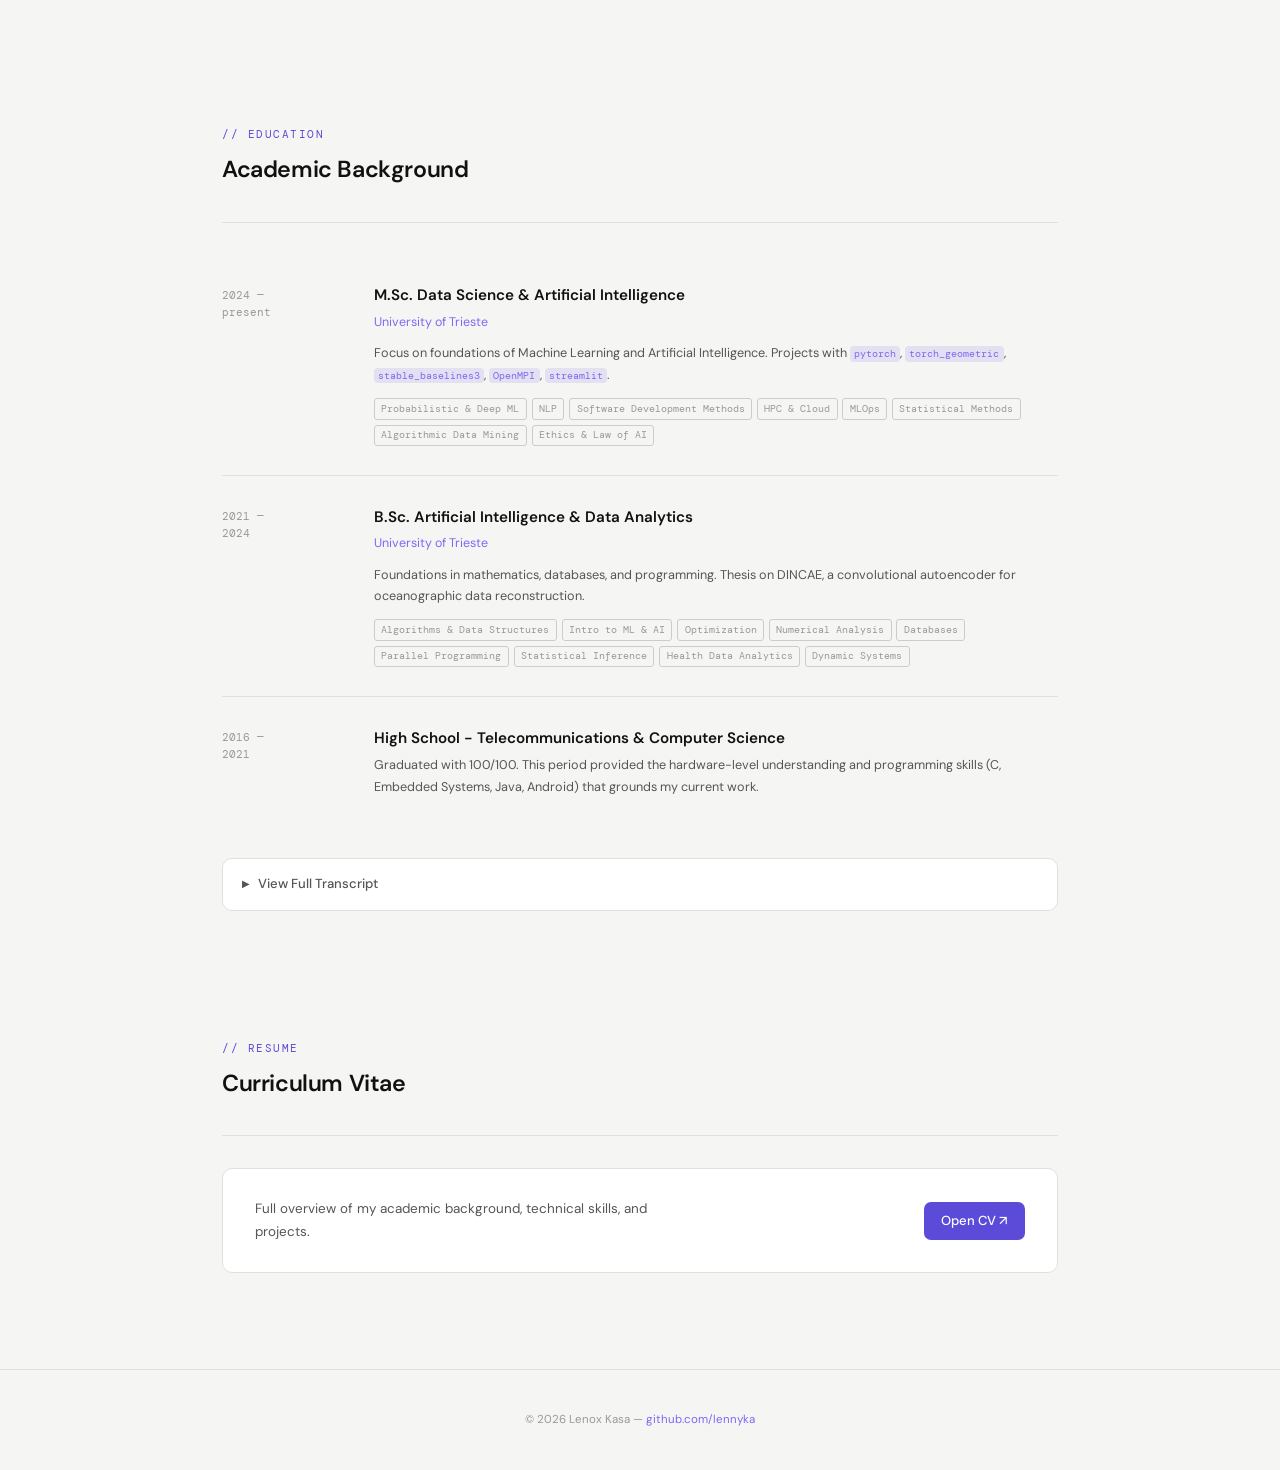
==== commit 53b0a63e: "solved Flash of Inaccurate Theme problem" ====
--- a/index.html
+++ b/index.html
@@ -1,300 +1,330 @@
 <!DOCTYPE html>
-<html lang="en" data-theme="dark">
+<html lang="en">
+
 <head>
   <meta charset="UTF-8" />
   <meta name="viewport" content="width=device-width, initial-scale=1" />
   <title>Lenox Kasa</title>
+
+  <script>
+    (function () {
+      var saved = localStorage.getItem('theme');
+      var theme = saved || (window.matchMedia('(prefers-color-scheme: dark)').matches ? 'dark' : 'light');
+      document.documentElement.setAttribute('data-theme', theme);
+    })();
+  </script>
+
   <link rel="stylesheet" href="style.css" />
 </head>
+
 <body>
 
-<nav>
-  <div class="nav-inner">
-    <a href="index.html" class="nav-logo">lk<span>.</span></a>
-    <ul class="nav-links">
-      <li><a href="index.html" class="active">Home</a></li>
-      <li><a href="projects/index.html">Projects</a></li>
-      <li><a href="#academic">Academic</a></li>
-      <li><a href="#cv">CV</a></li>
-      <li><button class="theme-btn" onclick="toggleTheme()" title="Toggle theme">☀</button></li>
-    </ul>
-    <button class="nav-hamburger" id="hamburger" onclick="toggleMenu()" aria-label="Menu">
-      <span></span><span></span><span></span>
-    </button>
+  <nav>
+    <div class="nav-inner">
+      <a href="index.html" class="nav-logo">lk<span>.</span></a>
+      <ul class="nav-links">
+        <li><a href="index.html" class="active">Home</a></li>
+        <li><a href="projects/index.html">Projects</a></li>
+        <li><a href="#academic">Academic</a></li>
+        <li><a href="#cv">CV</a></li>
+        <li><button class="theme-btn" onclick="toggleTheme()" title="Toggle theme">☀</button></li>
+      </ul>
+      <button class="nav-hamburger" id="hamburger" onclick="toggleMenu()" aria-label="Menu">
+        <span></span><span></span><span></span>
+      </button>
+    </div>
+  </nav>
+
+  <div class="page">
+
+    <!-- HERO -->
+    <section class="hero">
+      <p class="hero-tag">// hello world</p>
+      <h1>Lenox Kasa</h1>
+      <p class="hero-sub">Data Science &amp; AI &middot; University of Trieste</p>
+      <p class="hero-desc">
+        M.Sc. student in Data Science and Artificial Intelligence, focused on foundations of ML and AI.
+        I work at the intersection of deep learning, graph neural networks, and scientific computing.
+      </p>
+      <div class="cta-links">
+        <a href="https://github.com/lennyka" target="_blank" class="btn btn-primary">GitHub</a>
+        <a href="https://www.linkedin.com/in/lenox-k/" target="_blank" class="btn btn-ghost">LinkedIn</a>
+        <a href="#cv" class="btn btn-ghost">CV</a>
+      </div>
+    </section>
+
+    <!-- FEATURED PROJECTS -->
+    <section id="projects">
+      <p class="section-eyebrow">// work</p>
+      <h2 class="section-title">Featured Projects</h2>
+      <hr class="section-divider" />
+
+      <div class="projects-full-grid">
+
+        <a href="projects/head_atlas/index.html" class="project-card-standalone">
+          <div class="card-header">
+            <h4>Head Atlas</h4>
+            <div class="tag-row"><span class="tag">NLP</span><span class="tag">Research</span></div>
+          </div>
+          <p class="card-date">Feb 2026</p>
+          <p class="card-desc">Extending the HeadPursuit interpretability method to any HuggingFace model, investigating
+            attention head specialization metrics and building new visualizations.</p>
+          <div class="chip-row">
+            <span class="chip">transformers</span>
+            <span class="chip">pytorch</span>
+            <span class="chip">huggingface</span>
+          </div>
+          <span class="card-arrow">→</span>
+        </a>
+
+        <a href="projects/alzheimer.html" class="project-card-standalone">
+          <div class="card-header">
+            <h4>Alzheimer's Classification via GAT + LSTM</h4>
+            <div class="tag-row"><span class="tag">GNN</span><span class="tag">Deep Learning</span></div>
+          </div>
+          <p class="card-date">Jul 2025</p>
+          <p class="card-desc">Hybrid pipeline converting MRI slices into superpixel graphs, processed with a Graph
+            Attention Network, then modeled sequentially with an LSTM for severity classification.</p>
+          <div class="chip-row">
+            <span class="chip">pytorch</span>
+            <span class="chip">torch_geometric</span>
+            <span class="chip">GAT</span>
+            <span class="chip">LSTM</span>
+          </div>
+          <span class="card-arrow">→</span>
+        </a>
+
+        <a href="projects/hpc.html" class="project-card-standalone">
+          <div class="card-header">
+            <h4>High-Performance 2D Heat Diffusion Solver</h4>
+            <div class="tag-row"><span class="tag">HPC</span></div>
+          </div>
+          <p class="card-date">March 2026</p>
+          <p class="card-desc">Hybrid MPI + OpenMP parallel solver for a 2D five-point stencil heat equation with domain
+            decomposition, halo exchanges, and scaling analysis on Leonardo and Orfeo clusters.</p>
+          <div class="chip-row">
+            <span class="chip">MPI</span>
+            <span class="chip">OpenMP</span>
+            <span class="chip">C</span>
+          </div>
+          <span class="card-arrow">→</span>
+        </a>
+
+        <a href="projects/diffusion.html" class="project-card-standalone">
+          <div class="card-header">
+            <h4>Diffusion for Molecule Generation</h4>
+            <div class="tag-row"><span class="tag">Generative</span><span class="tag">GNN</span></div>
+          </div>
+          <p class="card-date">2025</p>
+          <p class="card-desc">Diffusion model for 3D molecule generation on QM9. Gaussian noise is applied to atom
+            coordinates; the reverse process uses an EGNN score model conditioned on atom features.</p>
+          <div class="chip-row">
+            <span class="chip">pytorch</span>
+            <span class="chip">EGNN</span>
+            <span class="chip">RDKit</span>
+          </div>
+          <span class="card-arrow">→</span>
+        </a>
+
+        <a href="projects/dincae.html" class="project-card-standalone">
+          <div class="card-header">
+            <h4>DINCAE — Oceanographic Reconstruction</h4>
+            <div class="tag-row"><span class="tag">CNN</span><span class="tag">Thesis</span></div>
+          </div>
+          <p class="card-date">Sep 2024 &mdash; B.Sc. Thesis</p>
+          <p class="card-desc">Analysis and practical study of DINCAE, a convolutional autoencoder for reconstructing
+            missing satellite sea-surface temperature data. Compared v1.0 (Python) and v2.0 (Julia).</p>
+          <div class="chip-row">
+            <span class="chip">python</span>
+            <span class="chip">julia</span>
+            <span class="chip">tensorflow</span>
+          </div>
+          <span class="card-arrow">→</span>
+        </a>
+
+        <a href="projects/quoridor.html" class="project-card-standalone">
+          <div class="card-header">
+            <h4>Quoridor</h4>
+            <div class="tag-row"><span class="tag">Software Dev</span></div>
+          </div>
+          <p class="card-date">Feb 2026</p>
+          <p class="card-desc">Full Java implementation of the Quoridor board game, covering game logic, player AI, and
+            UI, developed as part of the Software Development course.</p>
+          <div class="chip-row">
+            <span class="chip">java</span>
+          </div>
+          <span class="card-arrow">→</span>
+        </a>
+
+      </div>
+
+      <div style="text-align:center;margin-top:1.8rem">
+        <a href="projects/index.html" class="btn btn-ghost">View all projects →</a>
+      </div>
+    </section>
+
+    <!-- ACADEMIC -->
+    <section id="academic">
+      <p class="section-eyebrow">// education</p>
+      <h2 class="section-title">Academic Background</h2>
+      <hr class="section-divider" />
+
+      <div class="timeline">
+
+        <div class="timeline-item">
+          <div class="timeline-year">2024 &mdash;<br>present</div>
+          <div class="timeline-content">
+            <h3>M.Sc. Data Science &amp; Artificial Intelligence</h3>
+            <p class="inst">University of Trieste</p>
+            <p>Focus on foundations of Machine Learning and Artificial Intelligence. Projects with <code>pytorch</code>,
+              <code>torch_geometric</code>, <code>stable_baselines3</code>, <code>OpenMPI</code>,
+              <code>streamlit</code>.</p>
+            <div class="course-chips">
+              <span class="chip">Probabilistic &amp; Deep ML</span>
+              <span class="chip">NLP</span>
+              <span class="chip">Software Development Methods</span>
+              <span class="chip">HPC &amp; Cloud</span>
+              <span class="chip">MLOps</span>
+              <span class="chip">Statistical Methods</span>
+              <span class="chip">Algorithmic Data Mining</span>
+              <span class="chip">Ethics &amp; Law of AI</span>
+            </div>
+          </div>
+        </div>
+
+        <div class="timeline-item">
+          <div class="timeline-year">2021 &mdash;<br>2024</div>
+          <div class="timeline-content">
+            <h3>B.Sc. Artificial Intelligence &amp; Data Analytics</h3>
+            <p class="inst">University of Trieste</p>
+            <p>Foundations in mathematics, databases, and programming. Thesis on DINCAE, a convolutional autoencoder for
+              oceanographic data reconstruction.</p>
+            <div class="course-chips">
+              <span class="chip">Algorithms &amp; Data Structures</span>
+              <span class="chip">Intro to ML &amp; AI</span>
+              <span class="chip">Optimization</span>
+              <span class="chip">Numerical Analysis</span>
+              <span class="chip">Databases</span>
+              <span class="chip">Parallel Programming</span>
+              <span class="chip">Statistical Inference</span>
+              <span class="chip">Health Data Analytics</span>
+              <span class="chip">Dynamic Systems</span>
+            </div>
+          </div>
+        </div>
+
+        <div class="timeline-item">
+          <div class="timeline-year">2016 &mdash;<br>2021</div>
+          <div class="timeline-content">
+            <h3>High School - Telecommunications &amp; Computer Science </h3>
+            <p>Graduated with 100/100. This period provided the hardware-level understanding and programming skills (C,
+              Embedded Systems, Java, Android) that grounds my current work.</p>
+          </div>
+        </div>
+
+      </div>
+
+      <details class="transcript-accordion">
+        <summary>View Full Transcript</summary>
+        <div class="transcript-grid">
+          <div class="transcript-col">
+            <h4>M.Sc. Courses</h4>
+            <ul>
+              <li>Natural Language Processing</li>
+              <li>Probabilistic and Deep Machine Learning</li>
+              <li>Software Development Methods</li>
+              <li>High Performance and Cloud Computing</li>
+              <li>Simulation Intelligence and Learning for Autonomous Systems</li>
+              <li>Statistical Methods</li>
+              <li>Machine Learning Operations</li>
+              <li>Algorithmic Data Mining</li>
+              <li>Ethics and Law of Data and Artificial Intelligence</li>
+            </ul>
+          </div>
+          <div class="transcript-col">
+            <h4>B.Sc. Courses</h4>
+            <ul>
+              <li>Statistical Physics and Information Theory</li>
+              <li>Statistical Inference</li>
+              <li>Optimization Algorithms</li>
+              <li>Dynamic Systems</li>
+              <li>Numerical Analysis</li>
+              <li>Algorithms and Data Structures</li>
+              <li>Statistical Models</li>
+              <li>Intro to Machine Learning</li>
+              <li>Intro to Artificial Intelligence</li>
+              <li>Health Data Analytics</li>
+              <li>Computability, Complexity &amp; Logic</li>
+              <li>Methods and Mathematical Models for AI</li>
+              <li>Databases and Data Analytics</li>
+              <li>Advanced and Parallel Programming</li>
+              <li>Programming and Computer Architectures</li>
+              <li>Probability Theory</li>
+              <li>Mathematical Analysis 1 &amp; 2</li>
+              <li>Intro to Physics</li>
+              <li>Geometry</li>
+              <li>Ethical, Social and Legal Aspects of AI</li>
+            </ul>
+          </div>
+        </div>
+      </details>
+
+    </section>
+
+    <!-- CV -->
+    <section id="cv">
+      <p class="section-eyebrow">// resume</p>
+      <h2 class="section-title">Curriculum Vitae</h2>
+      <hr class="section-divider" />
+      <div class="cv-block">
+        <p>Full overview of my academic background, technical skills, and projects.</p>
+        <a href="cv/cv.pdf" target="_blank" rel="noopener" class="btn btn-primary">Open CV ↗</a>
+      </div>
+    </section>
+
   </div>
-</nav>
-
-<div class="page">
-
-  <!-- HERO -->
-  <section class="hero">
-    <p class="hero-tag">// hello world</p>
-    <h1>Lenox Kasa</h1>
-    <p class="hero-sub">Data Science &amp; AI &middot; University of Trieste</p>
-    <p class="hero-desc">
-      M.Sc. student in Data Science and Artificial Intelligence, focused on foundations of ML and AI.
-      I work at the intersection of deep learning, graph neural networks, and scientific computing.
-    </p>
-    <div class="cta-links">
-      <a href="https://github.com/lennyka" target="_blank" class="btn btn-primary">GitHub</a>
-      <a href="https://www.linkedin.com/in/lenox-k/" target="_blank" class="btn btn-ghost">LinkedIn</a>
-      <a href="#cv" class="btn btn-ghost">CV</a>
-    </div>
-  </section>
-
-  <!-- FEATURED PROJECTS -->
-  <section id="projects">
-    <p class="section-eyebrow">// work</p>
-    <h2 class="section-title">Featured Projects</h2>
-    <hr class="section-divider" />
-
-    <div class="projects-full-grid">
-
-      <a href="projects/head-atlas.html" class="project-card-standalone">
-        <div class="card-header">
-          <h4>Head Atlas</h4>
-          <div class="tag-row"><span class="tag">NLP</span><span class="tag">Research</span></div>
-        </div>
-        <p class="card-date">Feb 2026</p>
-        <p class="card-desc">Extending the HeadPursuit interpretability method to any HuggingFace model, investigating attention head specialization metrics and building new visualizations.</p>
-        <div class="chip-row">
-          <span class="chip">transformers</span>
-          <span class="chip">pytorch</span>
-          <span class="chip">huggingface</span>
-        </div>
-        <span class="card-arrow">→</span>
-      </a>
-
-      <a href="projects/alzheimer.html" class="project-card-standalone">
-        <div class="card-header">
-          <h4>Alzheimer's Classification via GAT + LSTM</h4>
-          <div class="tag-row"><span class="tag">GNN</span><span class="tag">Deep Learning</span></div>
-        </div>
-        <p class="card-date">Jul 2025</p>
-        <p class="card-desc">Hybrid pipeline converting MRI slices into superpixel graphs, processed with a Graph Attention Network, then modeled sequentially with an LSTM for severity classification.</p>
-        <div class="chip-row">
-          <span class="chip">pytorch</span>
-          <span class="chip">torch_geometric</span>
-          <span class="chip">GAT</span>
-          <span class="chip">LSTM</span>
-        </div>
-        <span class="card-arrow">→</span>
-      </a>
-
-      <a href="projects/hpc.html" class="project-card-standalone">
-        <div class="card-header">
-          <h4>High-Performance 2D Heat Diffusion Solver</h4>
-          <div class="tag-row"><span class="tag">HPC</span></div>
-        </div>
-        <p class="card-date">March 2026</p>
-        <p class="card-desc">Hybrid MPI + OpenMP parallel solver for a 2D five-point stencil heat equation with domain decomposition, halo exchanges, and scaling analysis on Leonardo and Orfeo clusters.</p>
-        <div class="chip-row">
-          <span class="chip">MPI</span>
-          <span class="chip">OpenMP</span>
-          <span class="chip">C</span>
-        </div>
-        <span class="card-arrow">→</span>
-      </a>
-
-      <a href="projects/diffusion.html" class="project-card-standalone">
-        <div class="card-header">
-          <h4>Diffusion for Molecule Generation</h4>
-          <div class="tag-row"><span class="tag">Generative</span><span class="tag">GNN</span></div>
-        </div>
-        <p class="card-date">2025</p>
-        <p class="card-desc">Diffusion model for 3D molecule generation on QM9. Gaussian noise is applied to atom coordinates; the reverse process uses an EGNN score model conditioned on atom features.</p>
-        <div class="chip-row">
-          <span class="chip">pytorch</span>
-          <span class="chip">EGNN</span>
-          <span class="chip">RDKit</span>
-        </div>
-        <span class="card-arrow">→</span>
-      </a>
-
-      <a href="projects/dincae.html" class="project-card-standalone">
-        <div class="card-header">
-          <h4>DINCAE — Oceanographic Reconstruction</h4>
-          <div class="tag-row"><span class="tag">CNN</span><span class="tag">Thesis</span></div>
-        </div>
-        <p class="card-date">Sep 2024 &mdash; B.Sc. Thesis</p>
-        <p class="card-desc">Analysis and practical study of DINCAE, a convolutional autoencoder for reconstructing missing satellite sea-surface temperature data. Compared v1.0 (Python) and v2.0 (Julia).</p>
-        <div class="chip-row">
-          <span class="chip">python</span>
-          <span class="chip">julia</span>
-          <span class="chip">tensorflow</span>
-        </div>
-        <span class="card-arrow">→</span>
-      </a>
-
-      <a href="projects/quoridor.html" class="project-card-standalone">
-        <div class="card-header">
-          <h4>Quoridor</h4>
-          <div class="tag-row"><span class="tag">Software Dev</span></div>
-        </div>
-        <p class="card-date">Feb 2026</p>
-        <p class="card-desc">Full Java implementation of the Quoridor board game, covering game logic, player AI, and UI, developed as part of the Software Development course.</p>
-        <div class="chip-row">
-          <span class="chip">java</span>
-        </div>
-        <span class="card-arrow">→</span>
-      </a>
-
-    </div>
-
-    <div style="text-align:center;margin-top:1.8rem">
-      <a href="projects/index.html" class="btn btn-ghost">View all projects →</a>
-    </div>
-  </section>
-
-  <!-- ACADEMIC -->
-  <section id="academic">
-    <p class="section-eyebrow">// education</p>
-    <h2 class="section-title">Academic Background</h2>
-    <hr class="section-divider" />
-
-    <div class="timeline">
-
-      <div class="timeline-item">
-        <div class="timeline-year">2024 &mdash;<br>present</div>
-        <div class="timeline-content">
-          <h3>M.Sc. Data Science &amp; Artificial Intelligence</h3>
-          <p class="inst">University of Trieste</p>
-          <p>Focus on foundations of Machine Learning and Artificial Intelligence. Projects with <code>pytorch</code>, <code>torch_geometric</code>, <code>stable_baselines3</code>, <code>OpenMPI</code>, <code>streamlit</code>.</p>
-          <div class="course-chips">
-            <span class="chip">Probabilistic &amp; Deep ML</span>
-            <span class="chip">NLP</span>
-            <span class="chip">Software Development Methods</span>
-            <span class="chip">HPC &amp; Cloud</span>
-            <span class="chip">MLOps</span>
-            <span class="chip">Statistical Methods</span>
-            <span class="chip">Algorithmic Data Mining</span>
-            <span class="chip">Ethics &amp; Law of AI</span>
-          </div>
-        </div>
-      </div>
-
-      <div class="timeline-item">
-        <div class="timeline-year">2021 &mdash;<br>2024</div>
-        <div class="timeline-content">
-          <h3>B.Sc. Artificial Intelligence &amp; Data Analytics</h3>
-          <p class="inst">University of Trieste</p>
-          <p>Foundations in mathematics, databases, and programming. Thesis on DINCAE, a convolutional autoencoder for oceanographic data reconstruction.</p>
-          <div class="course-chips">
-            <span class="chip">Algorithms &amp; Data Structures</span>
-            <span class="chip">Intro to ML &amp; AI</span>
-            <span class="chip">Optimization</span>
-            <span class="chip">Numerical Analysis</span>
-            <span class="chip">Databases</span>
-            <span class="chip">Parallel Programming</span>
-            <span class="chip">Statistical Inference</span>
-            <span class="chip">Health Data Analytics</span>
-            <span class="chip">Dynamic Systems</span>
-          </div>
-        </div>
-      </div>
-
-    </div>
-
-    <details class="transcript-accordion">
-      <summary>View Full Transcript</summary>
-      <div class="transcript-grid">
-        <div class="transcript-col">
-          <h4>M.Sc. Courses</h4>
-          <ul>
-            <li>Natural Language Processing</li>
-            <li>Probabilistic and Deep Machine Learning</li>
-            <li>Software Development Methods</li>
-            <li>High Performance and Cloud Computing</li>
-            <li>Simulation Intelligence and Learning for Autonomous Systems</li>
-            <li>Statistical Methods</li>
-            <li>Machine Learning Operations</li>
-            <li>Algorithmic Data Mining</li>
-            <li>Ethics and Law of Data and Artificial Intelligence</li>
-          </ul>
-        </div>
-        <div class="transcript-col">
-          <h4>B.Sc. Courses</h4>
-          <ul>
-            <li>Statistical Physics and Information Theory</li>
-            <li>Statistical Inference</li>
-            <li>Optimization Algorithms</li>
-            <li>Dynamic Systems</li>
-            <li>Numerical Analysis</li>
-            <li>Algorithms and Data Structures</li>
-            <li>Statistical Models</li>
-            <li>Intro to Machine Learning</li>
-            <li>Intro to Artificial Intelligence</li>
-            <li>Health Data Analytics</li>
-            <li>Computability, Complexity &amp; Logic</li>
-            <li>Methods and Mathematical Models for AI</li>
-            <li>Databases and Data Analytics</li>
-            <li>Advanced and Parallel Programming</li>
-            <li>Programming and Computer Architectures</li>
-            <li>Probability Theory</li>
-            <li>Mathematical Analysis 1 &amp; 2</li>
-            <li>Intro to Physics</li>
-            <li>Geometry</li>
-            <li>Ethical, Social and Legal Aspects of AI</li>
-          </ul>
-        </div>
-      </div>
-    </details>
-
-  </section>
-
-  <!-- CV -->
-  <section id="cv">
-    <p class="section-eyebrow">// resume</p>
-    <h2 class="section-title">Curriculum Vitae</h2>
-    <hr class="section-divider" />
-    <div class="cv-block">
-      <p>Full overview of my academic background, technical skills, and projects.</p>
-      <a href="cv/cv.pdf" target="_blank" rel="noopener" class="btn btn-primary">Open CV ↗</a>
-    </div>
-  </section>
-
-</div>
-
-<footer>
-  <p>&copy; 2026 Lenox Kasa &mdash; <a href="https://github.com/lennyka">github.com/lennyka</a></p>
-</footer>
-
-<script>
-  // Theme
-  function toggleTheme() {
-    const html = document.documentElement;
-    const next = html.getAttribute('data-theme') === 'dark' ? 'light' : 'dark';
-    html.setAttribute('data-theme', next);
-    const icon = next === 'dark' ? '☀' : '☾';
-    document.querySelectorAll('.theme-btn, .theme-fab').forEach(b => b.textContent = icon);
-    localStorage.setItem('theme', next);
-  }
-  // Hamburger
-  function toggleMenu() {
-    const links = document.querySelector('.nav-links');
-    const btn = document.getElementById('hamburger');
-    links.classList.toggle('open');
-    btn.classList.toggle('open');
-  }
-  // Close menu when a link is clicked
-  document.addEventListener('DOMContentLoaded', () => {
-    document.querySelectorAll('.nav-links a').forEach(a => {
-      a.addEventListener('click', () => {
-        document.querySelector('.nav-links').classList.remove('open');
-        document.getElementById('hamburger').classList.remove('open');
+
+  <footer>
+    <p>&copy; 2026 Lenox Kasa &mdash; <a href="https://github.com/lennyka">github.com/lennyka</a></p>
+  </footer>
+
+  <script>
+    // Theme
+    function toggleTheme() {
+      const html = document.documentElement;
+      const next = html.getAttribute('data-theme') === 'dark' ? 'light' : 'dark';
+      html.setAttribute('data-theme', next);
+      const icon = next === 'dark' ? '☀' : '☾';
+      document.querySelectorAll('.theme-btn, .theme-fab').forEach(b => b.textContent = icon);
+      localStorage.setItem('theme', next);
+    }
+    // Hamburger
+    function toggleMenu() {
+      const links = document.querySelector('.nav-links');
+      const btn = document.getElementById('hamburger');
+      links.classList.toggle('open');
+      btn.classList.toggle('open');
+    }
+    // Close menu when a link is clicked
+    document.addEventListener('DOMContentLoaded', () => {
+      document.querySelectorAll('.nav-links a').forEach(a => {
+        a.addEventListener('click', () => {
+          document.querySelector('.nav-links').classList.remove('open');
+          document.getElementById('hamburger').classList.remove('open');
+        });
+      });
+      // Restore theme
+      const saved = localStorage.getItem('theme');
+      const theme = saved || (window.matchMedia('(prefers-color-scheme: dark)').matches ? 'dark' : 'light');
+      document.documentElement.setAttribute('data-theme', theme);
+      document.addEventListener('DOMContentLoaded', () => {
+        const icon = theme === 'dark' ? '☀' : '☾';
+        document.querySelectorAll('.theme-btn, .theme-fab').forEach(b => b.textContent = icon);
       });
     });
-    // Restore theme
-    const saved = localStorage.getItem('theme');
-    const theme = saved || (window.matchMedia('(prefers-color-scheme: dark)').matches ? 'dark' : 'light');
-    document.documentElement.setAttribute('data-theme', theme);
-    document.addEventListener('DOMContentLoaded', () => {
-      const icon = theme === 'dark' ? '☀' : '☾';
-      document.querySelectorAll('.theme-btn, .theme-fab').forEach(b => b.textContent = icon);
-    });
-  });
-</script>
-
-<button class="theme-fab" id="theme-fab" onclick="toggleTheme()" aria-label="Toggle theme">☀</button>
+  </script>
+
+  <button class="theme-fab" id="theme-fab" onclick="toggleTheme()" aria-label="Toggle theme">☀</button>
 </body>
+
 </html>
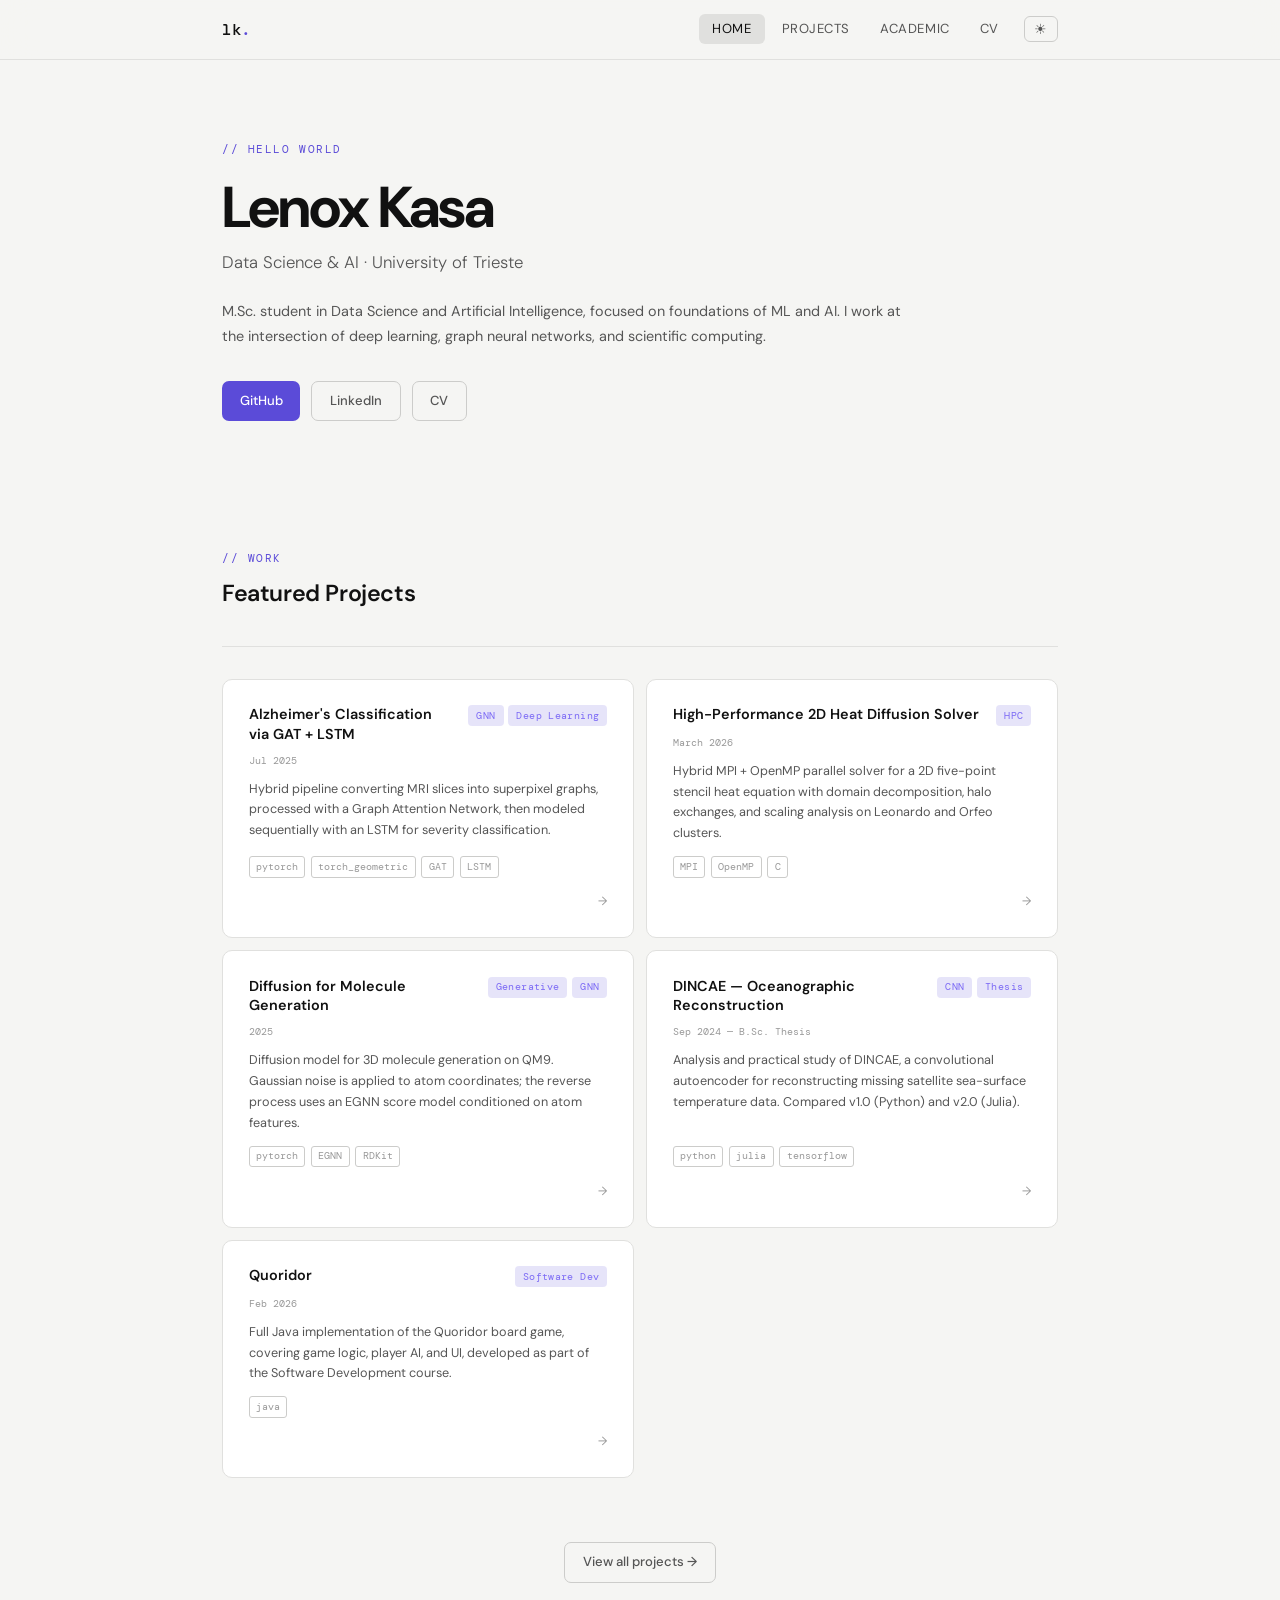
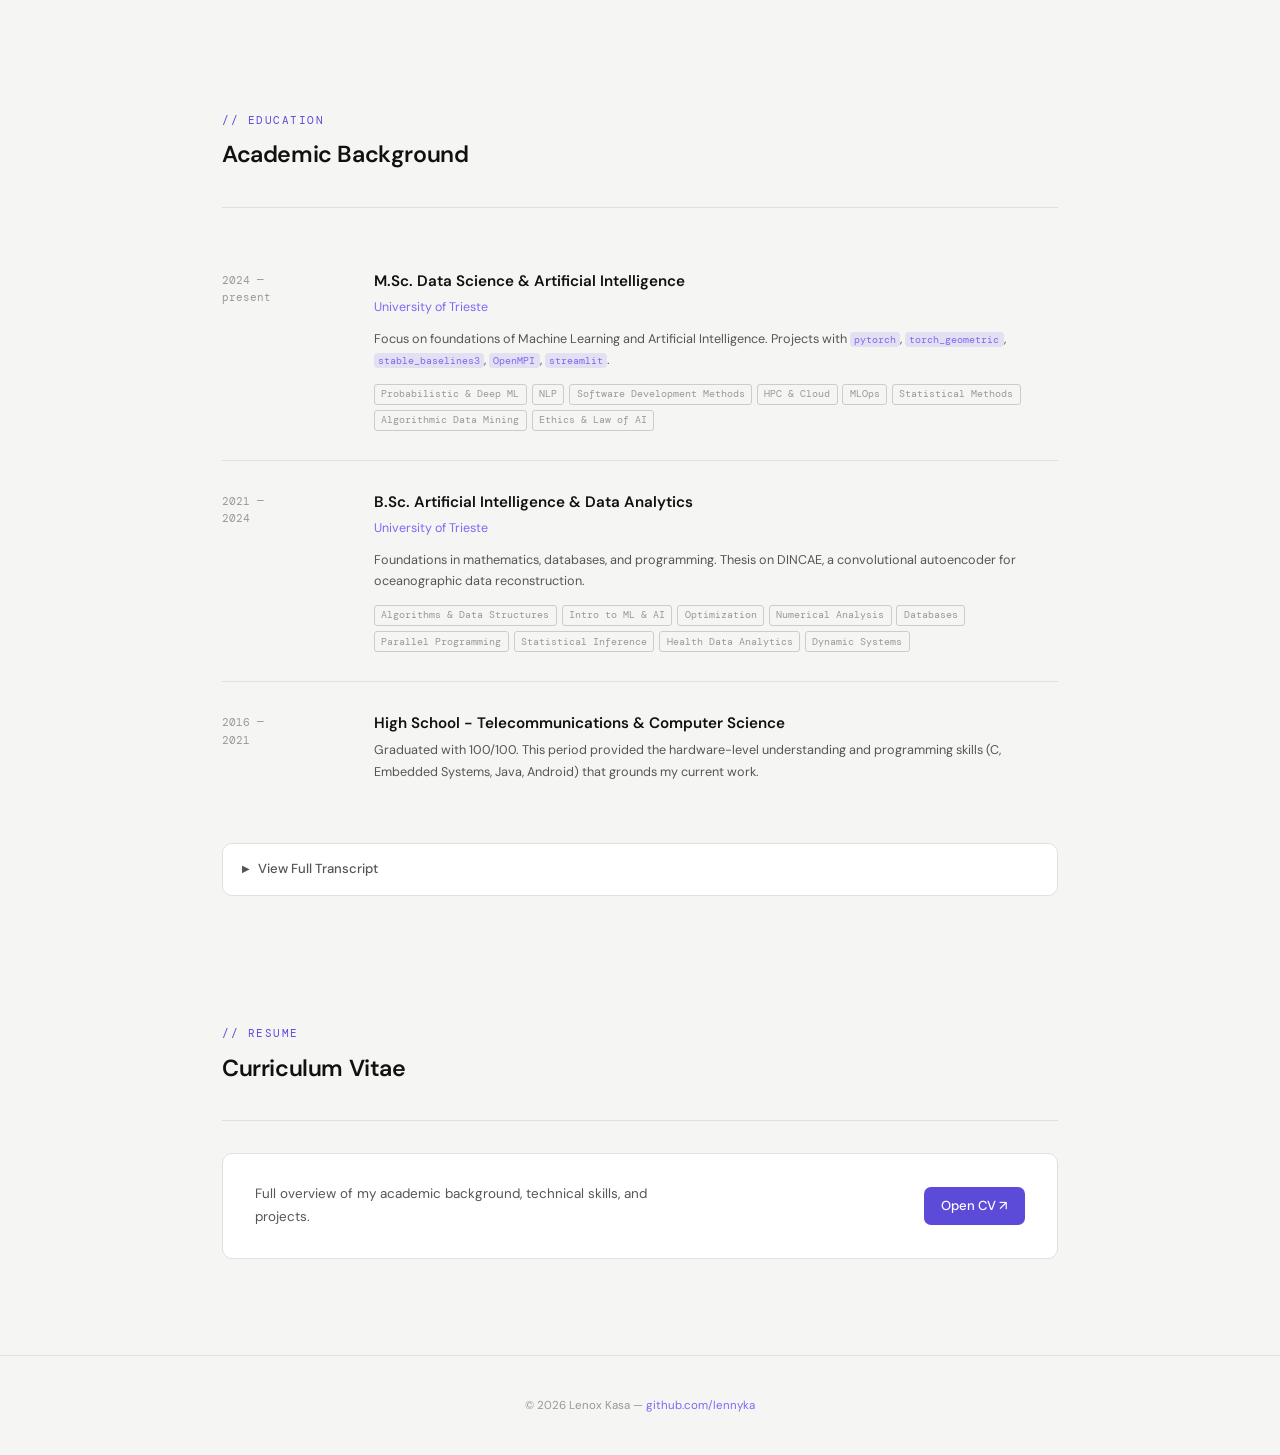
==== commit 655779a3: "changes" ====
--- a/index.html
+++ b/index.html
@@ -61,7 +61,7 @@
 
       <div class="projects-full-grid">
 
-        <a href="projects/head_atlas/index.html" class="project-card-standalone">
+        <!-- <a href="projects/head_atlas/index.html" class="project-card-standalone">
           <div class="card-header">
             <h4>Head Atlas</h4>
             <div class="tag-row"><span class="tag">NLP</span><span class="tag">Research</span></div>
@@ -75,7 +75,7 @@
             <span class="chip">huggingface</span>
           </div>
           <span class="card-arrow">→</span>
-        </a>
+        </a> -->
 
         <a href="projects/alzheimer.html" class="project-card-standalone">
           <div class="card-header">
@@ -178,7 +178,8 @@
             <p class="inst">University of Trieste</p>
             <p>Focus on foundations of Machine Learning and Artificial Intelligence. Projects with <code>pytorch</code>,
               <code>torch_geometric</code>, <code>stable_baselines3</code>, <code>OpenMPI</code>,
-              <code>streamlit</code>.</p>
+              <code>streamlit</code>.
+            </p>
             <div class="course-chips">
               <span class="chip">Probabilistic &amp; Deep ML</span>
               <span class="chip">NLP</span>
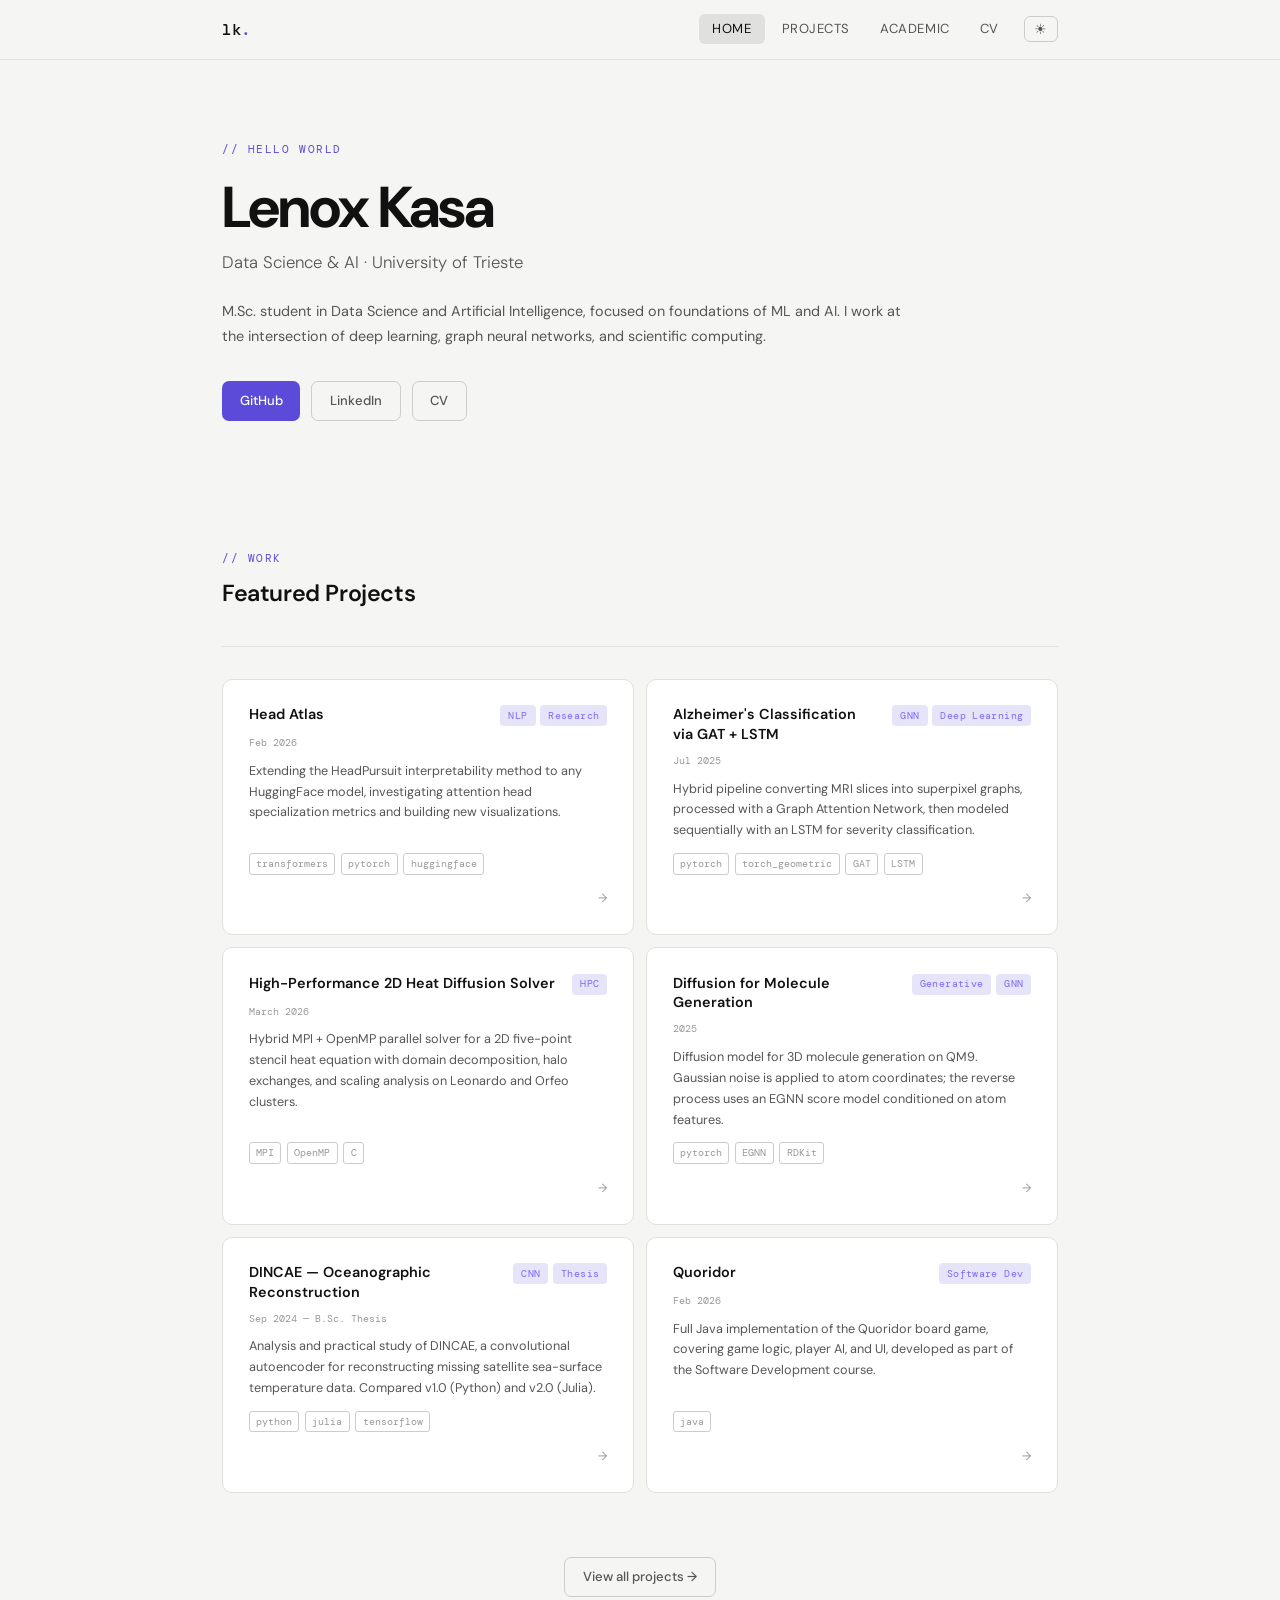
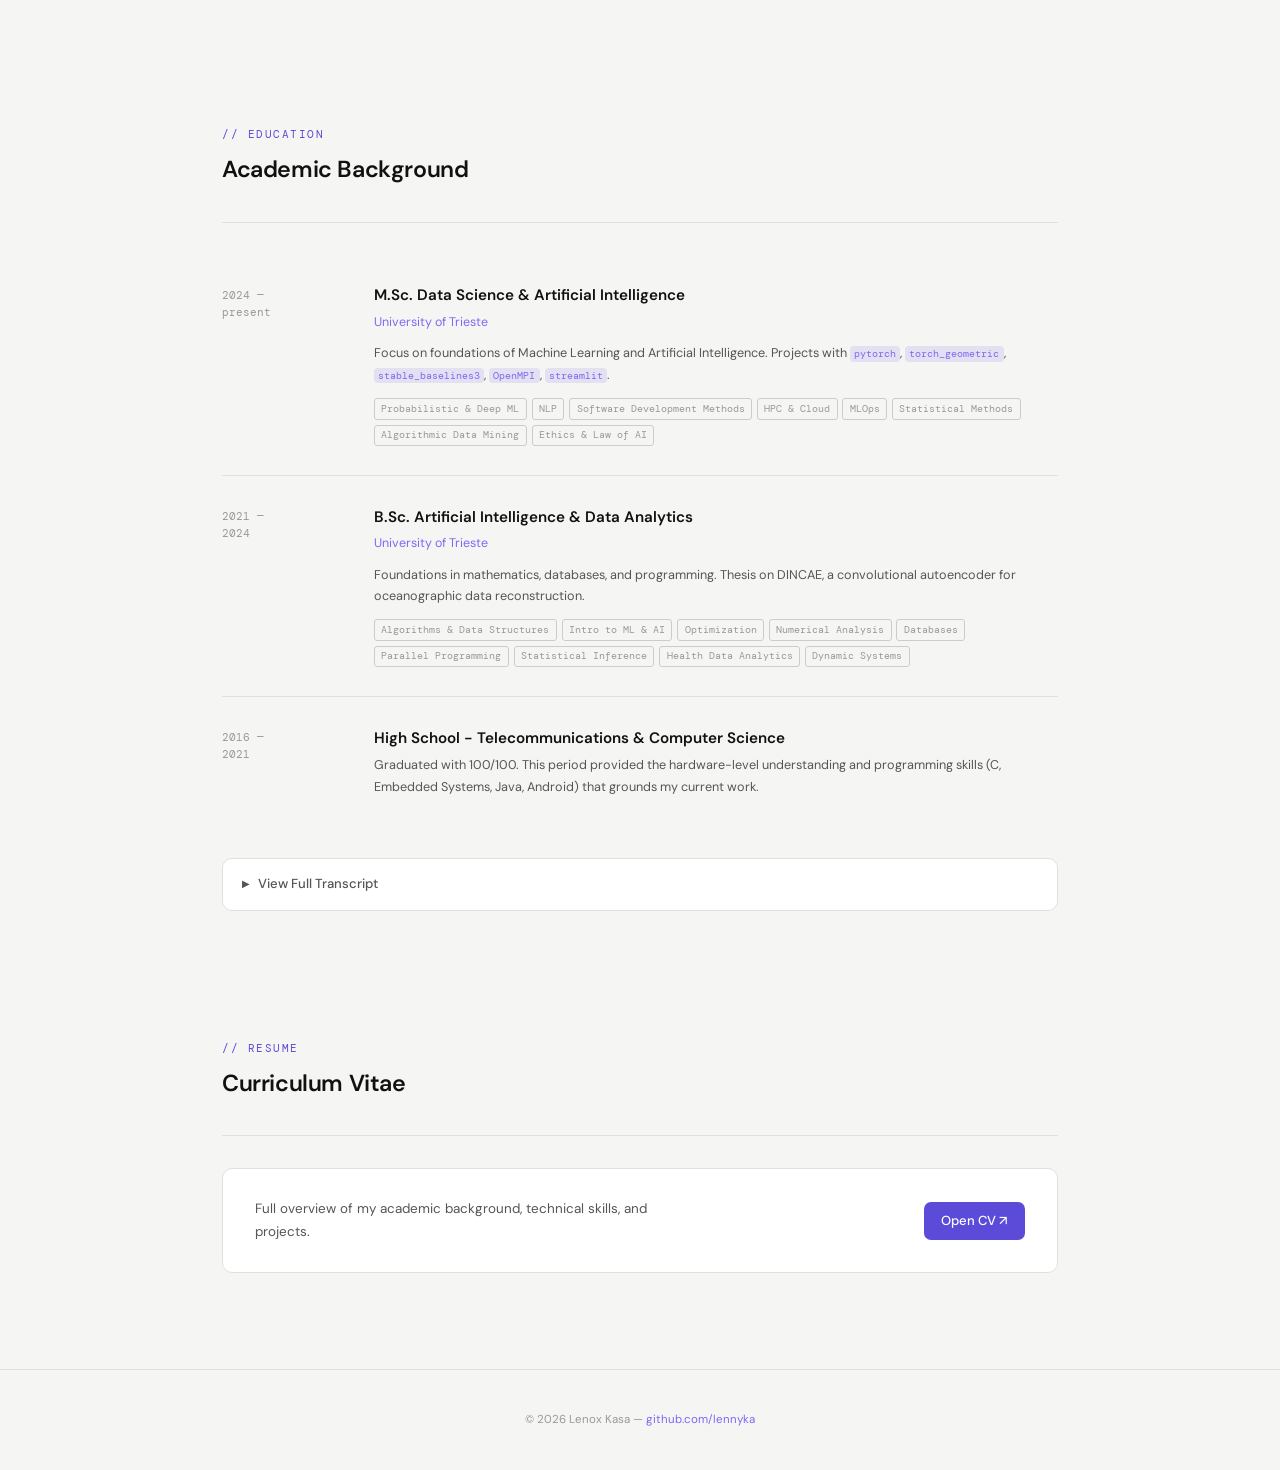
==== commit 84c4eb19: "changes" ====
--- a/index.html
+++ b/index.html
@@ -61,7 +61,7 @@
 
       <div class="projects-full-grid">
 
-        <!-- <a href="projects/head_atlas/index.html" class="project-card-standalone">
+        <a href="projects/head-atlas.html" class="project-card-standalone">
           <div class="card-header">
             <h4>Head Atlas</h4>
             <div class="tag-row"><span class="tag">NLP</span><span class="tag">Research</span></div>
@@ -75,7 +75,7 @@
             <span class="chip">huggingface</span>
           </div>
           <span class="card-arrow">→</span>
-        </a> -->
+        </a>
 
         <a href="projects/alzheimer.html" class="project-card-standalone">
           <div class="card-header">
